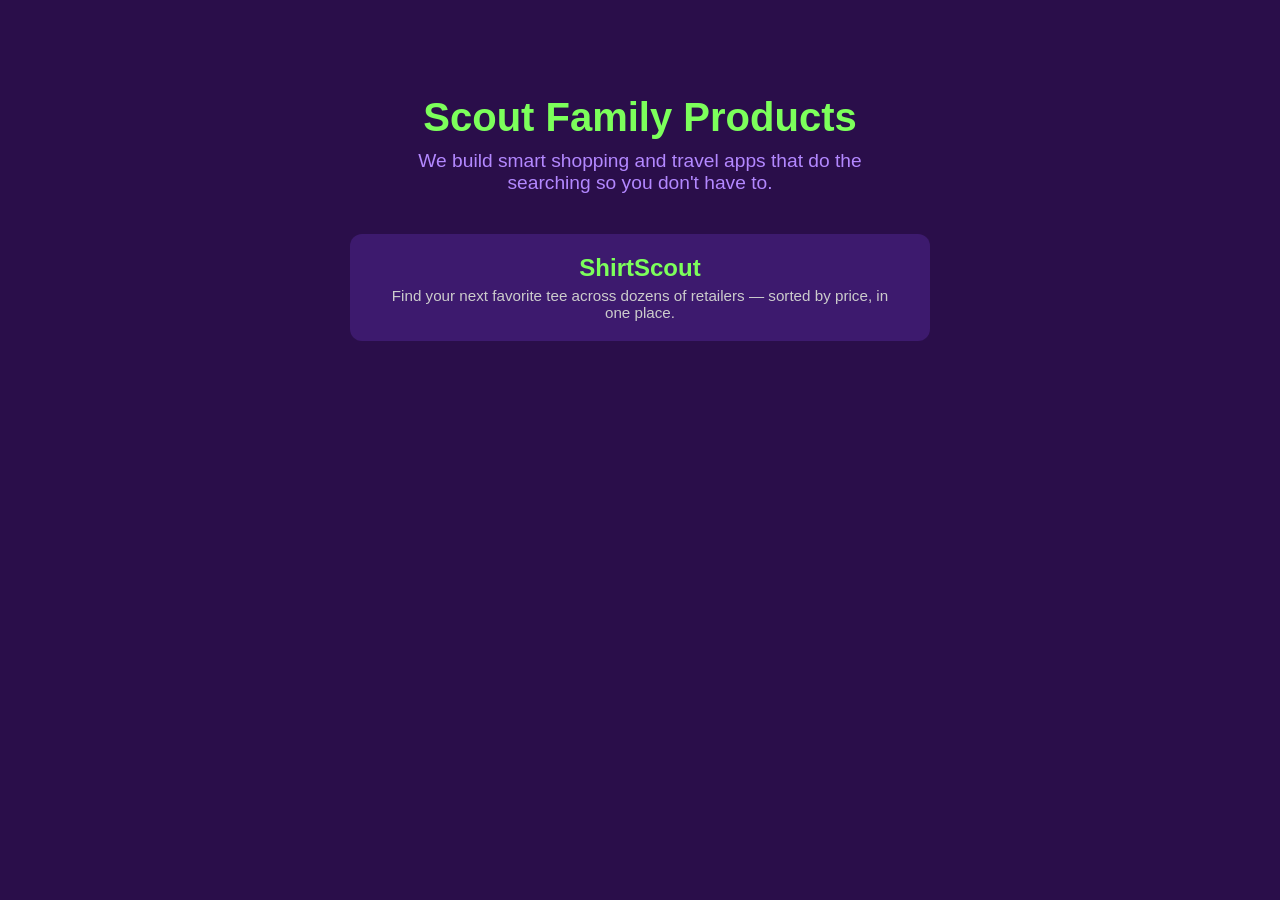
==== index.html @ b8160050 "chore(verify): add Impact site verification meta tag" ====
<!DOCTYPE html>
<html lang="en">
<head>
  <meta charset="UTF-8" />
  <meta name="viewport" content="width=device-width, initial-scale=1.0"/>
  <meta name='impact-site-verification' value='ccf14943-2b26-4e0d-bf77-2a59a4c50542'>
  <title>Scout Family Products</title>
  <style>
    body { background: #2A0E4A; color: #fff; font-family: sans-serif; text-align: center; padding: 60px 20px; }
    h1 { color: #7CFF5B; font-size: 2.5em; margin-bottom: 10px; }
    p { color: #B388FF; font-size: 1.2em; max-width: 500px; margin: 0 auto 30px; }
    .app { background: #3d1a6e; border-radius: 12px; display: inline-block; padding: 20px 40px; margin: 10px; }
    .app h2 { color: #7CFF5B; margin: 0 0 5px; }
    .app p { color: #ccc; font-size: 0.95em; margin: 0; }
  </style>
</head>
<body>
  <h1>Scout Family Products</h1>
  <p>We build smart shopping and travel apps that do the searching so you don't have to.</p>
  <div class="app">
    <h2>ShirtScout</h2>
    <p>Find your next favorite tee across dozens of retailers — sorted by price, in one place.</p>
  </div>
</body>
</html>
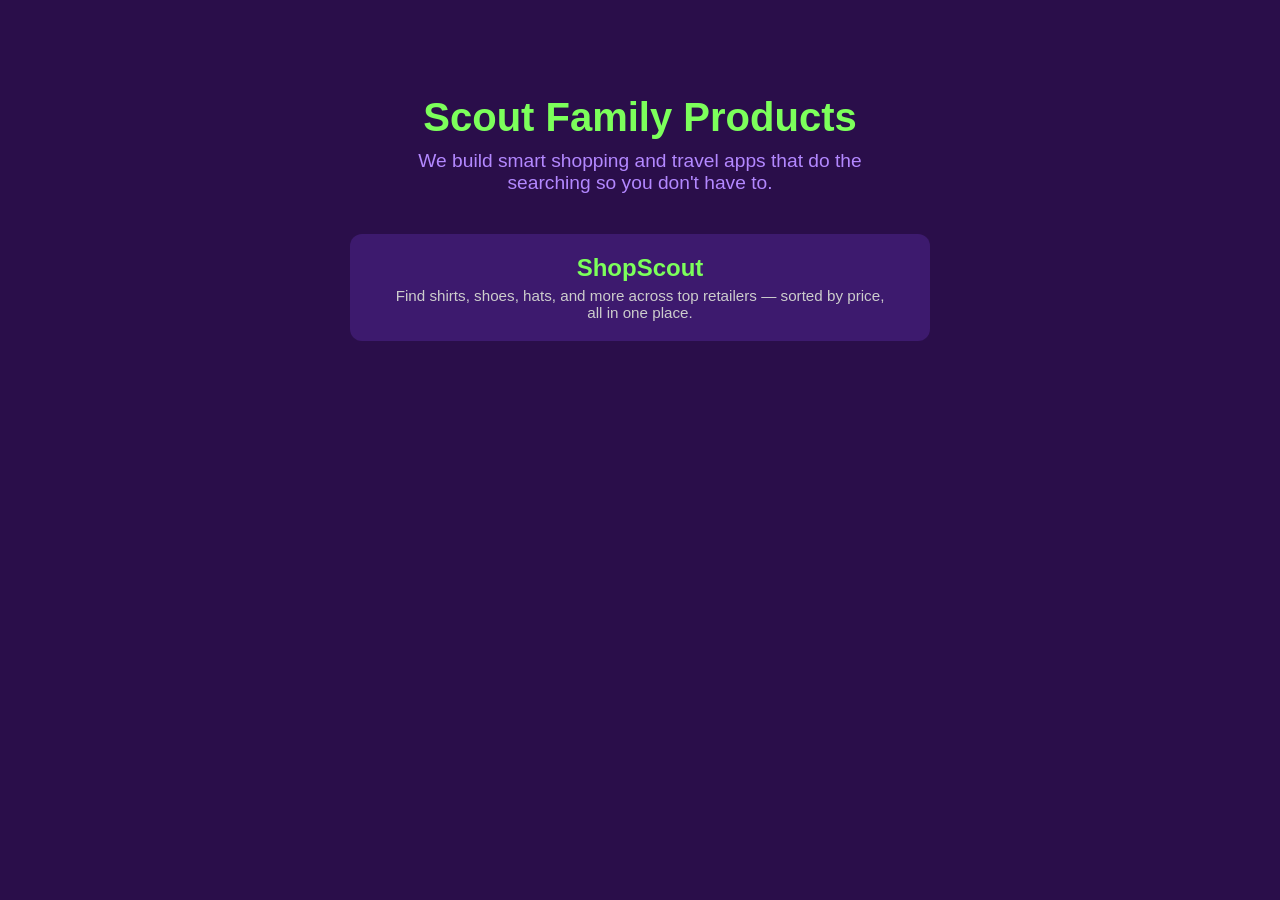
==== commit 90669cb8: "chore: update app name to ShopScout on homepage" ====
--- a/index.html
+++ b/index.html
@@ -18,8 +18,8 @@
   <h1>Scout Family Products</h1>
   <p>We build smart shopping and travel apps that do the searching so you don't have to.</p>
   <div class="app">
-    <h2>ShirtScout</h2>
-    <p>Find your next favorite tee across dozens of retailers — sorted by price, in one place.</p>
+    <h2>ShopScout</h2>
+    <p>Find shirts, shoes, hats, and more across top retailers — sorted by price, all in one place.</p>
   </div>
 </body>
 </html>
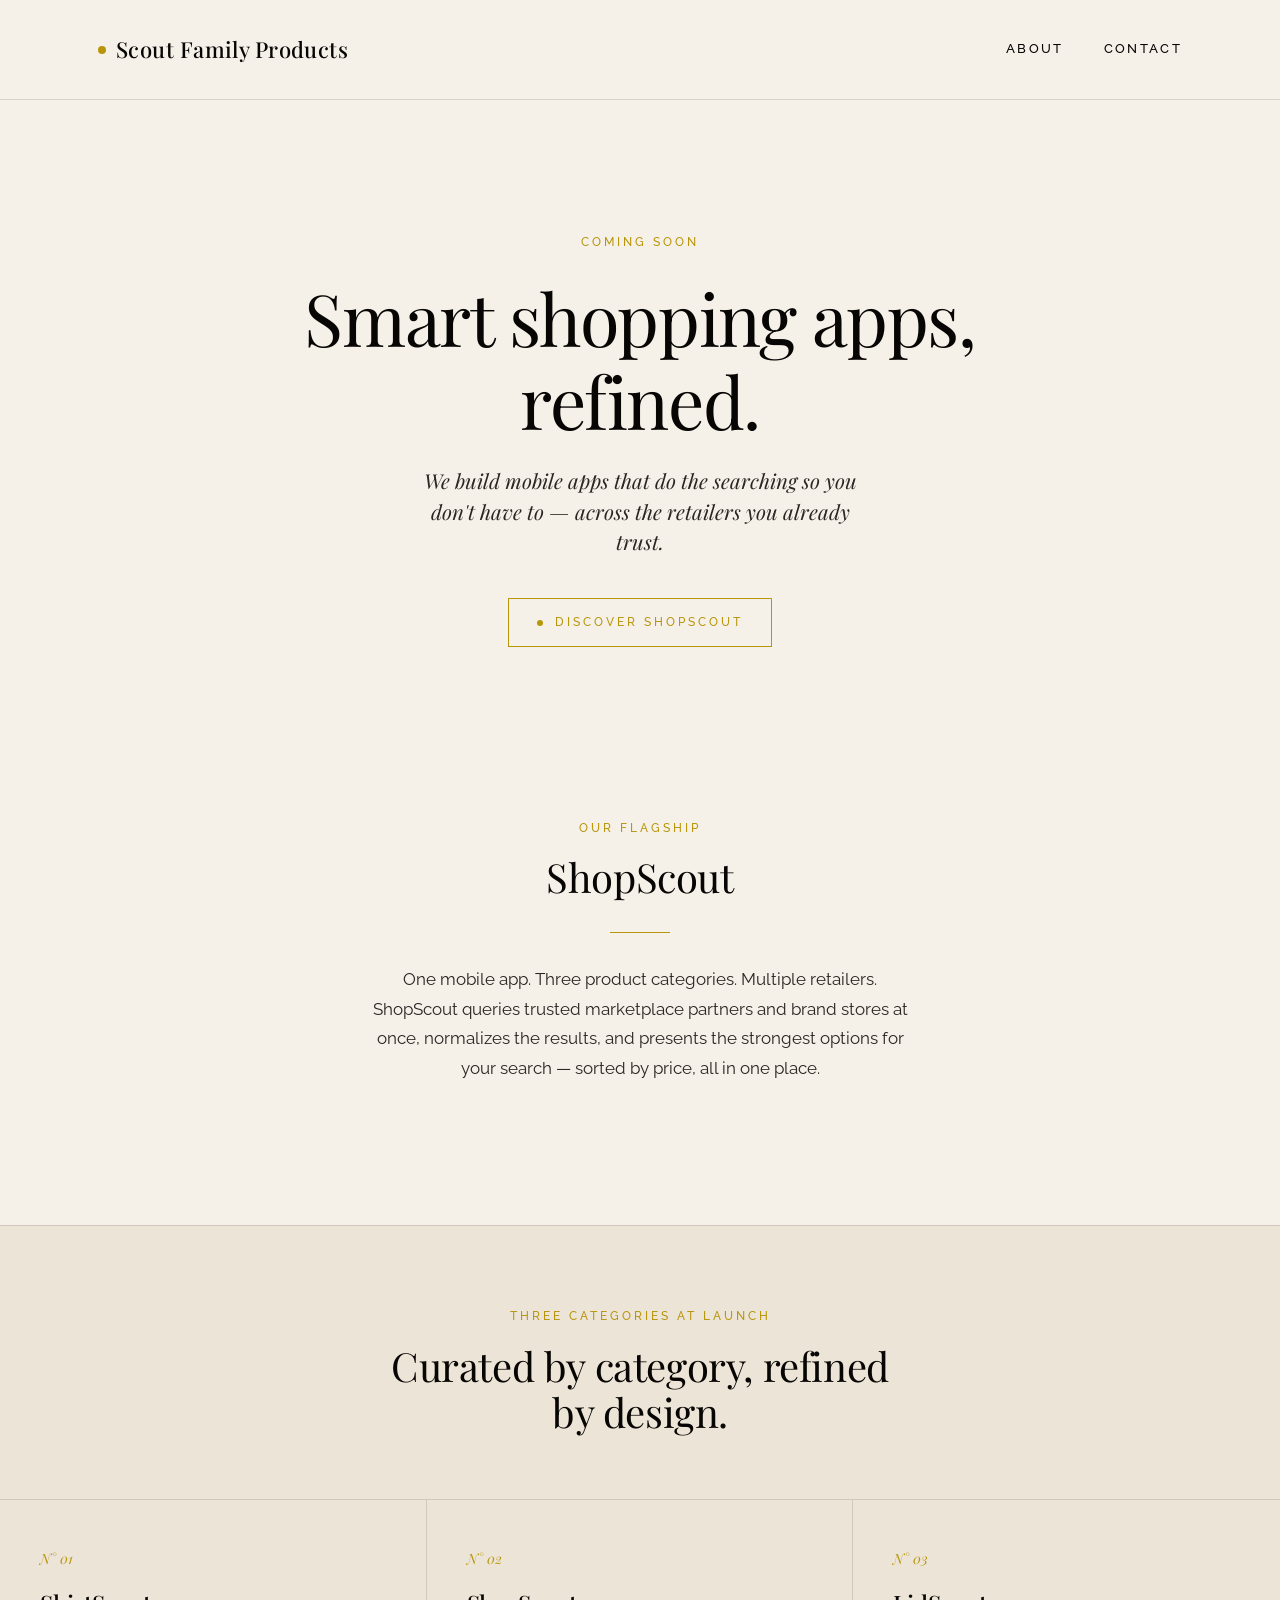
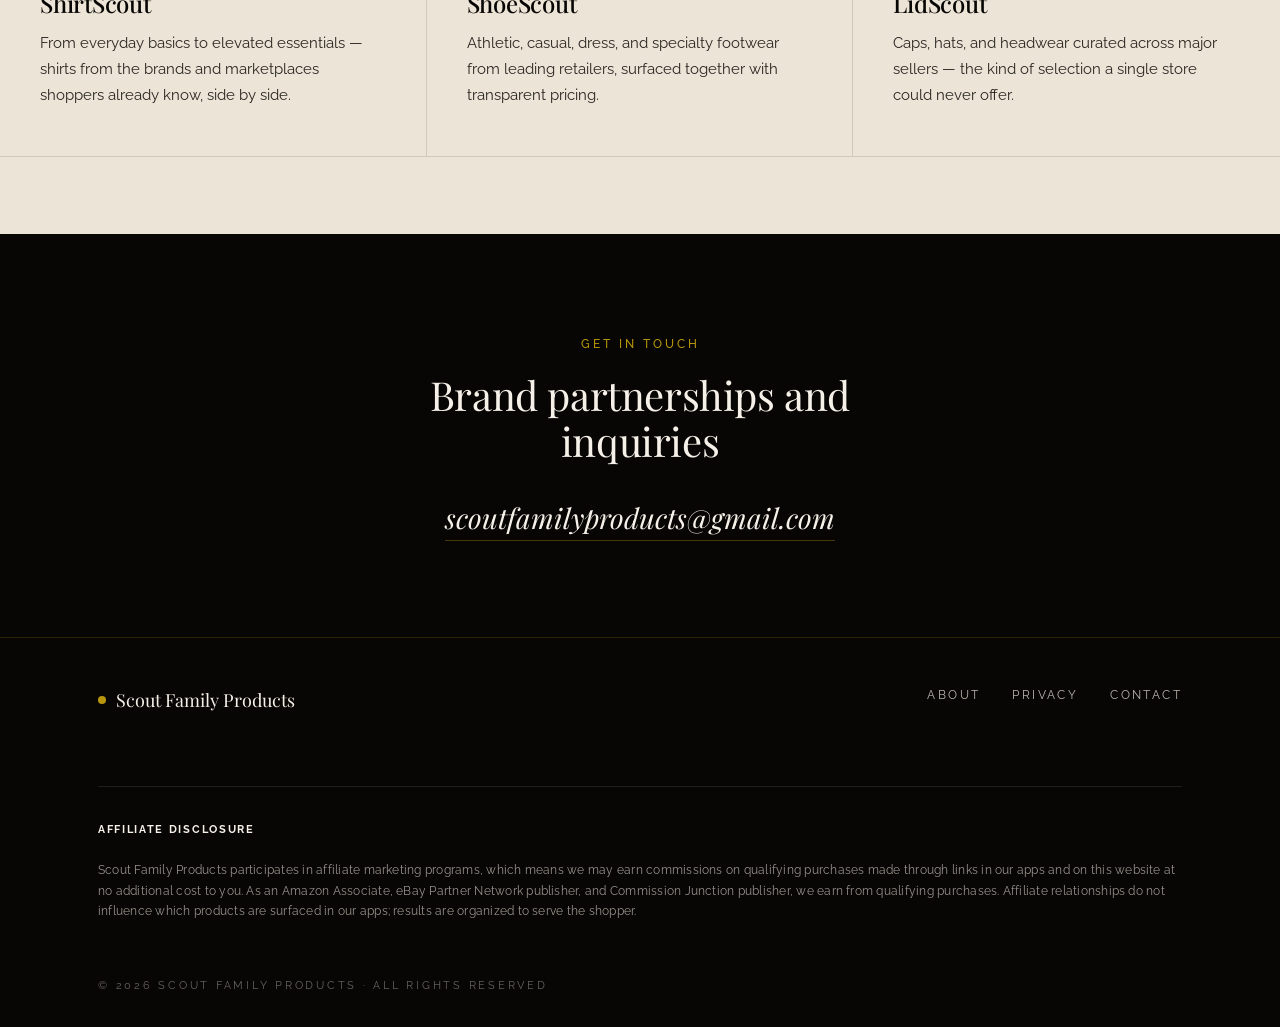
==== commit c6e396c2: "Refresh site with lux design, added About - New homepage with three-module layout (ShirtScout, ShoeS" ====
--- a/index.html
+++ b/index.html
@@ -1,25 +1,105 @@
 <!DOCTYPE html>
 <html lang="en">
 <head>
-  <meta charset="UTF-8" />
-  <meta name="viewport" content="width=device-width, initial-scale=1.0"/>
-  <meta name='impact-site-verification' value='ccf14943-2b26-4e0d-bf77-2a59a4c50542'>
-  <title>Scout Family Products</title>
-  <style>
-    body { background: #2A0E4A; color: #fff; font-family: sans-serif; text-align: center; padding: 60px 20px; }
-    h1 { color: #7CFF5B; font-size: 2.5em; margin-bottom: 10px; }
-    p { color: #B388FF; font-size: 1.2em; max-width: 500px; margin: 0 auto 30px; }
-    .app { background: #3d1a6e; border-radius: 12px; display: inline-block; padding: 20px 40px; margin: 10px; }
-    .app h2 { color: #7CFF5B; margin: 0 0 5px; }
-    .app p { color: #ccc; font-size: 0.95em; margin: 0; }
-  </style>
+  <meta charset="UTF-8">
+  <meta name="viewport" content="width=device-width, initial-scale=1.0">
+  <title>Scout Family Products — Smart Shopping Apps</title>
+  <meta name="description" content="Scout Family Products builds mobile shopping apps that search across top retailers so you don't have to. ShopScout launching soon on Google Play.">
+
+  <link rel="stylesheet" href="styles.css">
+  <link rel="icon" type="image/svg+xml" href="data:image/svg+xml,%3Csvg xmlns='http://www.w3.org/2000/svg' viewBox='0 0 32 32'%3E%3Ccircle cx='16' cy='16' r='6' fill='%23B8960C'/%3E%3C/svg%3E">
 </head>
 <body>
-  <h1>Scout Family Products</h1>
-  <p>We build smart shopping and travel apps that do the searching so you don't have to.</p>
-  <div class="app">
-    <h2>ShopScout</h2>
-    <p>Find shirts, shoes, hats, and more across top retailers — sorted by price, all in one place.</p>
-  </div>
+
+  <header class="site-header">
+    <div class="container">
+      <a href="/" class="brand">
+        <span class="brand-mark"></span>Scout Family Products
+      </a>
+      <nav class="nav">
+        <a href="/about.html">About</a>
+        <a href="#contact">Contact</a>
+      </nav>
+    </div>
+  </header>
+
+  <main>
+
+    <section class="hero">
+      <div class="container">
+        <span class="eyebrow">Coming soon</span>
+        <h1>Smart shopping apps, refined.</h1>
+        <p class="lede">We build mobile apps that do the searching so you don't have to — across the retailers you already trust.</p>
+        <a href="#shopscout" class="coming-soon">Discover ShopScout</a>
+      </div>
+    </section>
+
+    <section id="shopscout">
+      <div class="container">
+        <div class="section-intro">
+          <span class="eyebrow">Our flagship</span>
+          <h2>ShopScout</h2>
+          <hr class="divider">
+          <p>One mobile app. Three product categories. Multiple retailers. ShopScout queries trusted marketplace partners and brand stores at once, normalizes the results, and presents the strongest options for your search — sorted by price, all in one place.</p>
+        </div>
+      </div>
+    </section>
+
+    <section class="modules">
+      <div class="container">
+        <div class="section-intro">
+          <span class="eyebrow">Three categories at launch</span>
+          <h2>Curated by category, refined by design.</h2>
+        </div>
+      </div>
+      <div class="modules-grid">
+        <div class="module">
+          <div class="module-number">N° 01</div>
+          <h3>ShirtScout</h3>
+          <p>From everyday basics to elevated essentials — shirts from the brands and marketplaces shoppers already know, side by side.</p>
+        </div>
+        <div class="module">
+          <div class="module-number">N° 02</div>
+          <h3>ShoeScout</h3>
+          <p>Athletic, casual, dress, and specialty footwear from leading retailers, surfaced together with transparent pricing.</p>
+        </div>
+        <div class="module">
+          <div class="module-number">N° 03</div>
+          <h3>LidScout</h3>
+          <p>Caps, hats, and headwear curated across major sellers — the kind of selection a single store could never offer.</p>
+        </div>
+      </div>
+    </section>
+
+    <section id="contact" class="contact">
+      <div class="container">
+        <span class="eyebrow">Get in touch</span>
+        <h2>Brand partnerships and inquiries</h2>
+        <a href="mailto:scoutfamilyproducts@gmail.com" class="email">scoutfamilyproducts@gmail.com</a>
+      </div>
+    </section>
+
+  </main>
+
+  <footer class="site-footer">
+    <div class="container">
+      <div class="footer-brand">
+        <span class="brand-mark"></span>Scout Family Products
+      </div>
+      <nav class="footer-nav">
+        <a href="/about.html">About</a>
+        <a href="/privacy.html">Privacy</a>
+        <a href="mailto:scoutfamilyproducts@gmail.com">Contact</a>
+      </nav>
+      <div class="disclosure">
+        <strong style="color: var(--cream); letter-spacing: 0.15em; text-transform: uppercase; font-size: 0.7rem;">Affiliate Disclosure</strong><br><br>
+        Scout Family Products participates in affiliate marketing programs, which means we may earn commissions on qualifying purchases made through links in our apps and on this website at no additional cost to you. As an Amazon Associate, eBay Partner Network publisher, and Commission Junction publisher, we earn from qualifying purchases. Affiliate relationships do not influence which products are surfaced in our apps; results are organized to serve the shopper.
+      </div>
+      <div class="copyright">
+        © 2026 Scout Family Products · All rights reserved
+      </div>
+    </div>
+  </footer>
+
 </body>
 </html>
--- a/styles.css
+++ b/styles.css
@@ -0,0 +1,506 @@
+/* ============================================
+   Scout Family Products
+   Luxury aesthetic — Bugatti/Gucci/Cartier
+   ============================================ */
+
+@import url('https://fonts.googleapis.com/css2?family=Playfair+Display:ital,wght@0,400;0,500;0,600;1,400&family=Raleway:wght@300;400;500;600&display=swap');
+
+:root {
+  --gold: #B8960C;
+  --gold-soft: #C9AA3A;
+  --black: #080604;
+  --black-soft: #2A2622;
+  --cream: #F5F0E8;
+  --cream-deep: #ECE4D6;
+  --hairline: rgba(8, 6, 4, 0.12);
+  --hairline-gold: rgba(184, 150, 12, 0.35);
+
+  --display: 'Playfair Display', Georgia, serif;
+  --body: 'Raleway', -apple-system, BlinkMacSystemFont, sans-serif;
+
+  --max-width: 1180px;
+  --gutter: clamp(1.5rem, 4vw, 3rem);
+}
+
+* {
+  box-sizing: border-box;
+  margin: 0;
+  padding: 0;
+}
+
+html {
+  scroll-behavior: smooth;
+}
+
+body {
+  font-family: var(--body);
+  background: var(--cream);
+  color: var(--black);
+  font-weight: 400;
+  line-height: 1.6;
+  -webkit-font-smoothing: antialiased;
+  -moz-osx-font-smoothing: grayscale;
+}
+
+/* ============================================
+   Typography
+   ============================================ */
+
+h1, h2, h3, h4 {
+  font-family: var(--display);
+  font-weight: 500;
+  line-height: 1.15;
+  letter-spacing: -0.01em;
+  color: var(--black);
+}
+
+h1 {
+  font-size: clamp(2.5rem, 6vw, 4.5rem);
+  font-weight: 400;
+  letter-spacing: -0.02em;
+}
+
+h2 {
+  font-size: clamp(1.75rem, 3.5vw, 2.5rem);
+  font-weight: 400;
+}
+
+h3 {
+  font-size: clamp(1.25rem, 2vw, 1.5rem);
+  font-weight: 500;
+}
+
+p {
+  font-size: 1.0625rem;
+  line-height: 1.75;
+  color: var(--black-soft);
+}
+
+.eyebrow {
+  font-family: var(--body);
+  font-size: 0.75rem;
+  font-weight: 500;
+  letter-spacing: 0.25em;
+  text-transform: uppercase;
+  color: var(--gold);
+  display: inline-block;
+}
+
+a {
+  color: var(--black);
+  text-decoration: none;
+  transition: color 0.3s ease;
+}
+
+a:hover {
+  color: var(--gold);
+}
+
+/* ============================================
+   Layout
+   ============================================ */
+
+.container {
+  max-width: var(--max-width);
+  margin: 0 auto;
+  padding: 0 var(--gutter);
+}
+
+.divider {
+  display: block;
+  width: 60px;
+  height: 1px;
+  background: var(--gold);
+  border: none;
+  margin: 2rem auto;
+}
+
+.divider-left {
+  margin: 2rem 0;
+}
+
+/* ============================================
+   Header
+   ============================================ */
+
+.site-header {
+  padding: 2rem 0;
+  border-bottom: 1px solid var(--hairline);
+}
+
+.site-header .container {
+  display: flex;
+  justify-content: space-between;
+  align-items: center;
+  gap: 2rem;
+  flex-wrap: wrap;
+}
+
+.brand {
+  font-family: var(--display);
+  font-size: 1.375rem;
+  font-weight: 500;
+  letter-spacing: 0.02em;
+  color: var(--black);
+}
+
+.brand:hover {
+  color: var(--black);
+}
+
+.brand-mark {
+  display: inline-block;
+  width: 8px;
+  height: 8px;
+  background: var(--gold);
+  border-radius: 50%;
+  margin-right: 0.625rem;
+  vertical-align: middle;
+  transform: translateY(-2px);
+}
+
+.nav {
+  display: flex;
+  gap: 2.5rem;
+  font-size: 0.8125rem;
+  letter-spacing: 0.18em;
+  text-transform: uppercase;
+  font-weight: 500;
+}
+
+/* ============================================
+   Hero
+   ============================================ */
+
+.hero {
+  padding: clamp(4rem, 10vw, 8rem) 0 clamp(3rem, 7vw, 6rem);
+  text-align: center;
+  position: relative;
+}
+
+.hero .eyebrow {
+  margin-bottom: 1.5rem;
+}
+
+.hero h1 {
+  max-width: 18ch;
+  margin: 0 auto 1.5rem;
+}
+
+.hero .lede {
+  font-family: var(--display);
+  font-style: italic;
+  font-size: clamp(1.125rem, 1.6vw, 1.375rem);
+  color: var(--black-soft);
+  max-width: 38ch;
+  margin: 0 auto 2.5rem;
+  line-height: 1.5;
+}
+
+.coming-soon {
+  display: inline-flex;
+  align-items: center;
+  gap: 0.75rem;
+  padding: 0.875rem 1.75rem;
+  border: 1px solid var(--gold);
+  font-size: 0.75rem;
+  letter-spacing: 0.25em;
+  text-transform: uppercase;
+  font-weight: 500;
+  color: var(--gold);
+  background: transparent;
+  transition: all 0.3s ease;
+}
+
+.coming-soon::before {
+  content: '';
+  width: 6px;
+  height: 6px;
+  background: var(--gold);
+  border-radius: 50%;
+}
+
+/* ============================================
+   Sections
+   ============================================ */
+
+section {
+  padding: clamp(3rem, 6vw, 5rem) 0;
+}
+
+.section-intro {
+  text-align: center;
+  margin-bottom: 4rem;
+}
+
+.section-intro .eyebrow {
+  margin-bottom: 1rem;
+}
+
+.section-intro h2 {
+  max-width: 22ch;
+  margin: 0 auto 1.25rem;
+}
+
+.section-intro p {
+  max-width: 56ch;
+  margin: 0 auto;
+}
+
+/* ============================================
+   Modules grid
+   ============================================ */
+
+.modules {
+  border-top: 1px solid var(--hairline);
+  background: var(--cream-deep);
+}
+
+.modules-grid {
+  display: grid;
+  grid-template-columns: repeat(auto-fit, minmax(260px, 1fr));
+  gap: 0;
+  border-top: 1px solid var(--hairline);
+  border-bottom: 1px solid var(--hairline);
+}
+
+.module {
+  padding: 3rem 2.5rem;
+  border-right: 1px solid var(--hairline);
+  position: relative;
+}
+
+.module:last-child {
+  border-right: none;
+}
+
+.module-number {
+  font-family: var(--display);
+  font-style: italic;
+  font-size: 0.875rem;
+  color: var(--gold);
+  margin-bottom: 1.25rem;
+}
+
+.module h3 {
+  margin-bottom: 0.75rem;
+}
+
+.module p {
+  font-size: 0.9375rem;
+  color: var(--black-soft);
+}
+
+@media (max-width: 768px) {
+  .module {
+    border-right: none;
+    border-bottom: 1px solid var(--hairline);
+  }
+  .module:last-child {
+    border-bottom: none;
+  }
+}
+
+/* ============================================
+   Prose page (about, privacy)
+   ============================================ */
+
+.prose {
+  max-width: 680px;
+  margin: 0 auto;
+  padding: clamp(3rem, 6vw, 5rem) var(--gutter);
+}
+
+.prose .page-eyebrow {
+  text-align: center;
+  margin-bottom: 1rem;
+}
+
+.prose h1 {
+  text-align: center;
+  font-size: clamp(2rem, 4.5vw, 3rem);
+  margin-bottom: 3rem;
+}
+
+.prose h2 {
+  font-size: 1.375rem;
+  font-weight: 500;
+  margin-top: 3rem;
+  margin-bottom: 1rem;
+  padding-bottom: 0.5rem;
+  border-bottom: 1px solid var(--hairline-gold);
+}
+
+.prose h2:first-of-type {
+  margin-top: 0;
+}
+
+.prose p {
+  margin-bottom: 1.25rem;
+}
+
+.prose ul {
+  list-style: none;
+  margin-bottom: 1.5rem;
+  padding-left: 0;
+}
+
+.prose ul li {
+  position: relative;
+  padding-left: 1.5rem;
+  margin-bottom: 0.625rem;
+  color: var(--black-soft);
+  line-height: 1.7;
+}
+
+.prose ul li::before {
+  content: '';
+  position: absolute;
+  left: 0;
+  top: 0.7em;
+  width: 6px;
+  height: 1px;
+  background: var(--gold);
+}
+
+.prose strong {
+  color: var(--black);
+  font-weight: 600;
+}
+
+.last-updated {
+  text-align: center;
+  font-size: 0.8125rem;
+  letter-spacing: 0.18em;
+  text-transform: uppercase;
+  color: var(--black-soft);
+  margin-top: 4rem;
+  padding-top: 2rem;
+  border-top: 1px solid var(--hairline);
+}
+
+/* ============================================
+   Contact / CTA section
+   ============================================ */
+
+.contact {
+  background: var(--black);
+  color: var(--cream);
+  text-align: center;
+  padding: clamp(4rem, 8vw, 6rem) 0;
+}
+
+.contact .eyebrow {
+  color: var(--gold);
+}
+
+.contact h2 {
+  color: var(--cream);
+  margin: 1rem auto 2rem;
+  max-width: 24ch;
+}
+
+.contact a.email {
+  font-family: var(--display);
+  font-size: clamp(1.25rem, 2.5vw, 1.75rem);
+  font-style: italic;
+  color: var(--cream);
+  border-bottom: 1px solid var(--hairline-gold);
+  padding-bottom: 4px;
+  transition: all 0.3s ease;
+}
+
+.contact a.email:hover {
+  color: var(--gold);
+  border-bottom-color: var(--gold);
+}
+
+/* ============================================
+   Footer
+   ============================================ */
+
+.site-footer {
+  background: var(--black);
+  color: var(--cream);
+  padding: 3rem 0 2rem;
+  border-top: 1px solid rgba(184, 150, 12, 0.2);
+}
+
+.site-footer .container {
+  display: flex;
+  justify-content: space-between;
+  align-items: flex-start;
+  gap: 2rem;
+  flex-wrap: wrap;
+}
+
+.footer-brand {
+  font-family: var(--display);
+  color: var(--cream);
+  font-size: 1.125rem;
+}
+
+.footer-nav {
+  display: flex;
+  gap: 2rem;
+  font-size: 0.75rem;
+  letter-spacing: 0.2em;
+  text-transform: uppercase;
+}
+
+.footer-nav a {
+  color: var(--cream);
+  opacity: 0.75;
+}
+
+.footer-nav a:hover {
+  color: var(--gold);
+  opacity: 1;
+}
+
+.disclosure {
+  width: 100%;
+  margin-top: 2.5rem;
+  padding-top: 2rem;
+  border-top: 1px solid rgba(245, 240, 232, 0.1);
+  font-size: 0.75rem;
+  line-height: 1.7;
+  color: rgba(245, 240, 232, 0.6);
+  letter-spacing: 0.02em;
+}
+
+.copyright {
+  text-align: center;
+  font-size: 0.6875rem;
+  letter-spacing: 0.25em;
+  text-transform: uppercase;
+  color: rgba(245, 240, 232, 0.4);
+  margin-top: 1.5rem;
+}
+
+/* ============================================
+   Subtle entrance
+   ============================================ */
+
+@keyframes fadeUp {
+  from {
+    opacity: 0;
+    transform: translateY(12px);
+  }
+  to {
+    opacity: 1;
+    transform: translateY(0);
+  }
+}
+
+.hero .eyebrow { animation: fadeUp 0.8s ease-out 0.1s both; }
+.hero h1 { animation: fadeUp 0.8s ease-out 0.25s both; }
+.hero .lede { animation: fadeUp 0.8s ease-out 0.4s both; }
+.hero .coming-soon { animation: fadeUp 0.8s ease-out 0.55s both; }
+
+@media (prefers-reduced-motion: reduce) {
+  *, *::before, *::after {
+    animation-duration: 0.01ms !important;
+    transition-duration: 0.01ms !important;
+  }
+}
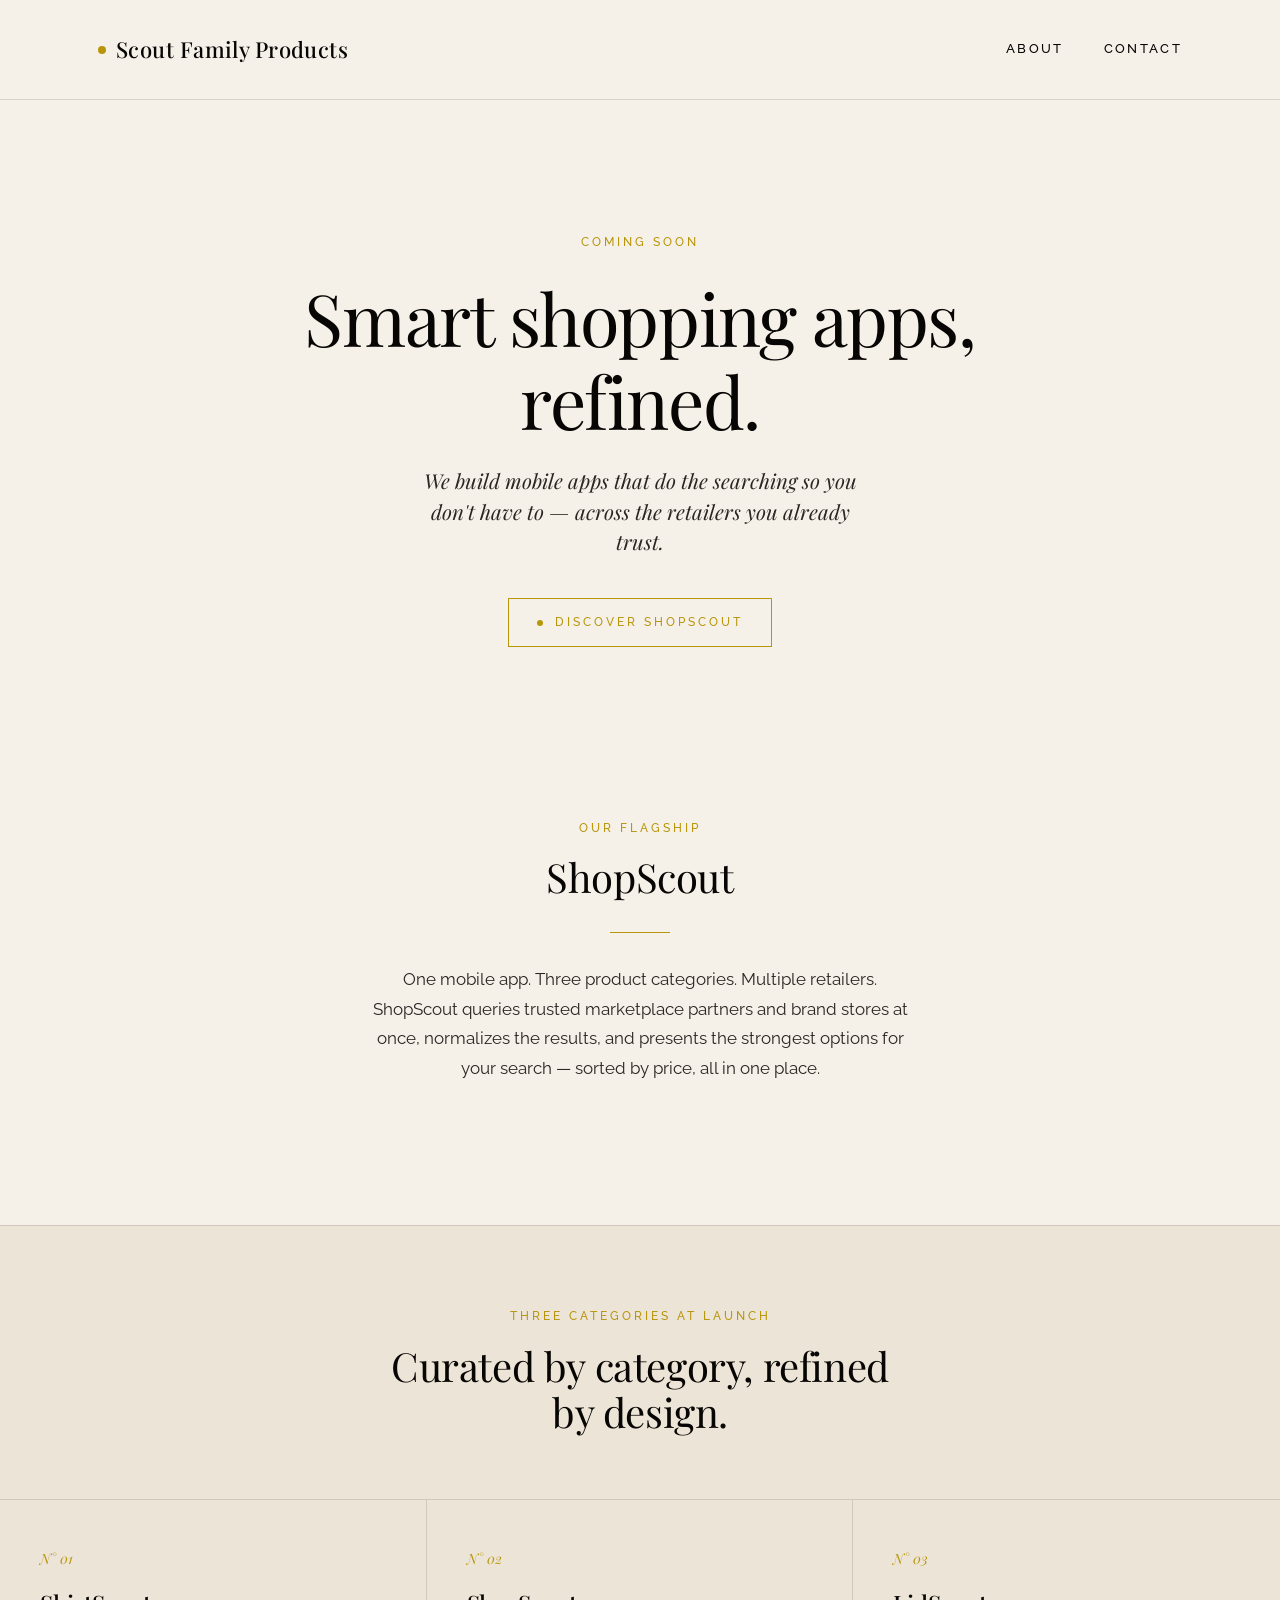
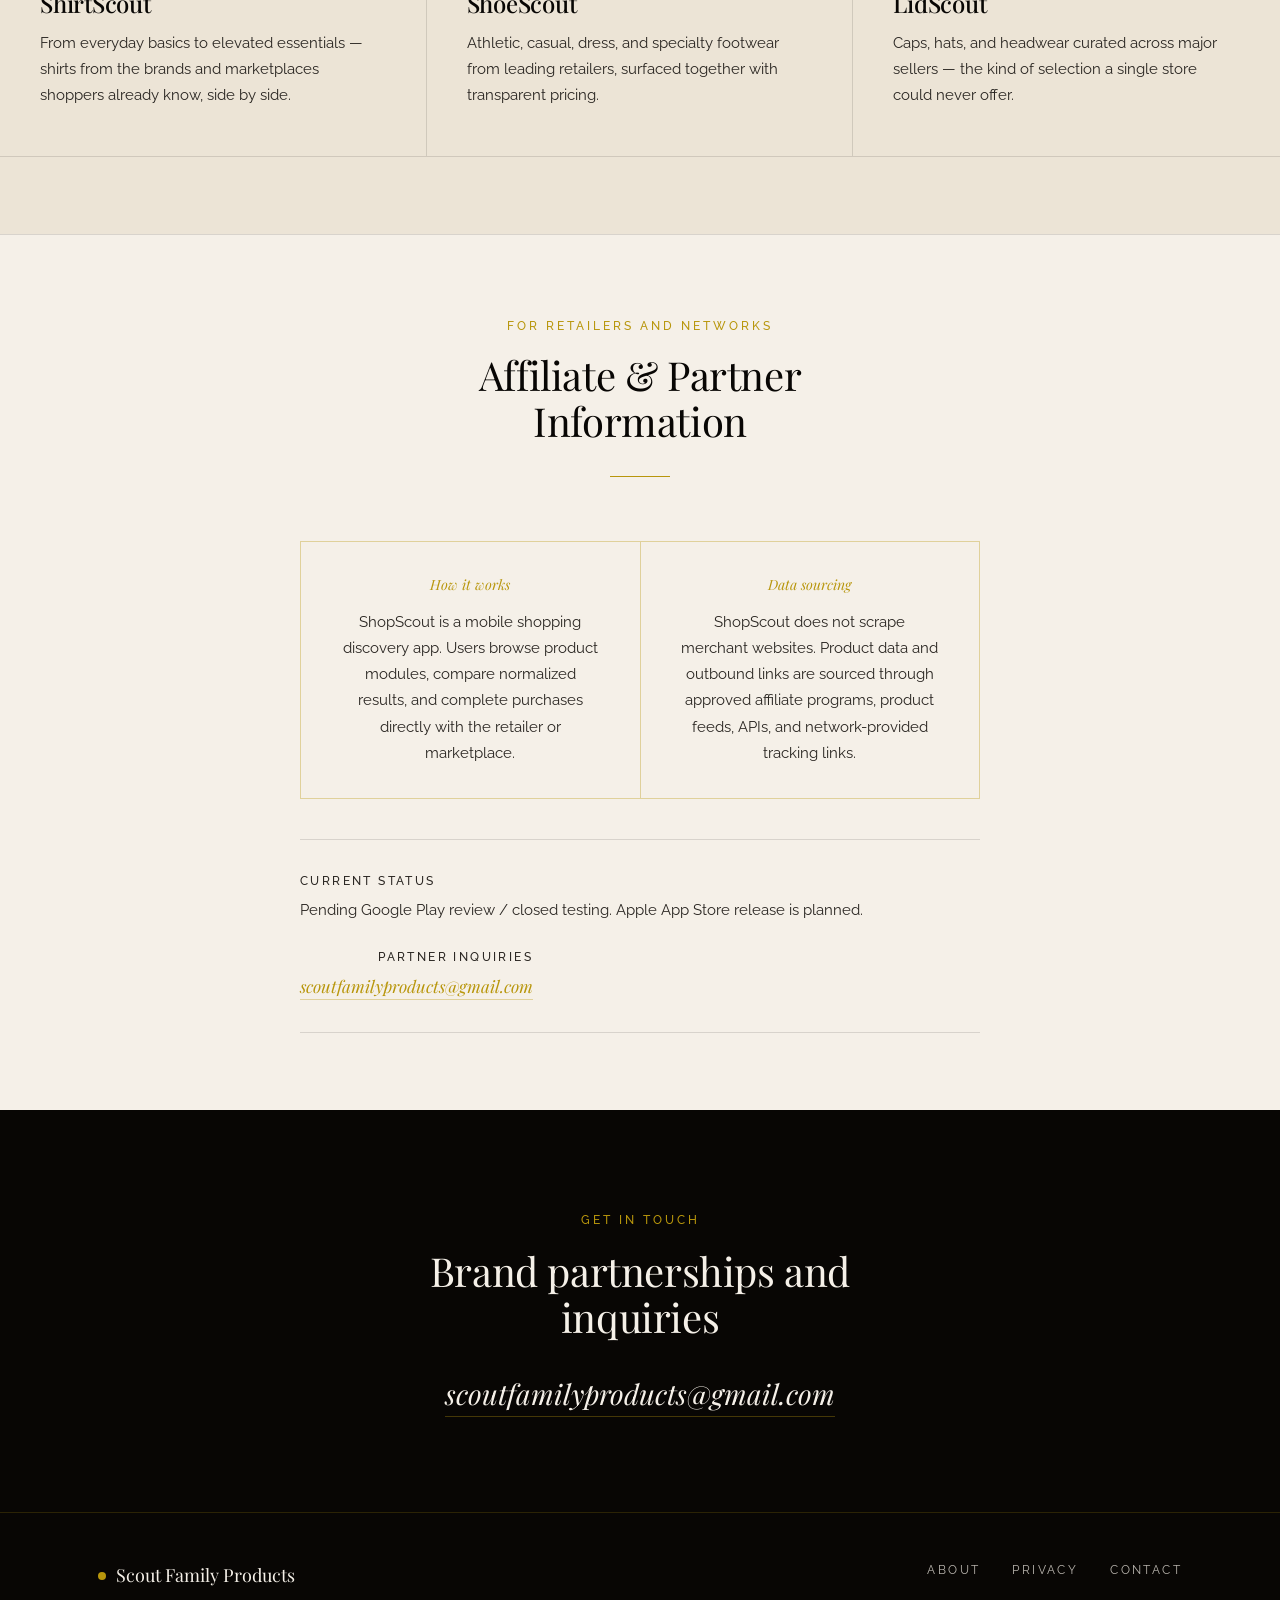
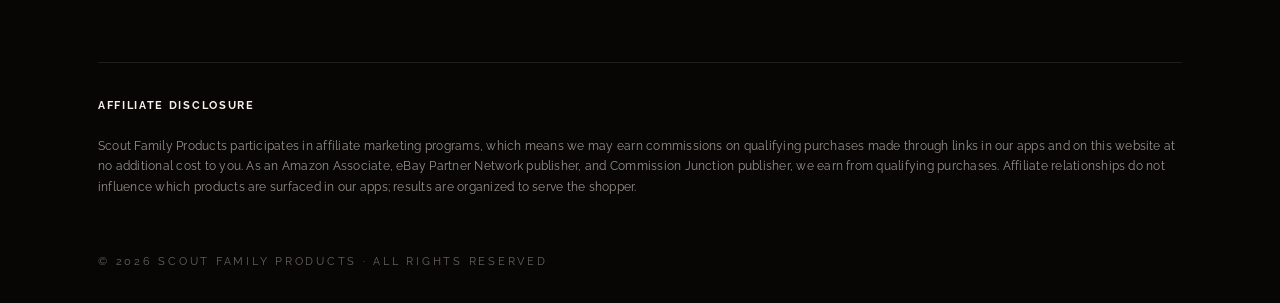
==== commit 8e4c9dcf: "Add affiliate and partner information section" ====
--- a/index.html
+++ b/index.html
@@ -71,6 +71,39 @@
       </div>
     </section>
 
+    <section id="affiliate-info" style="border-top: 1px solid var(--hairline);">
+      <div class="container">
+        <div class="section-intro">
+          <span class="eyebrow">For retailers and networks</span>
+          <h2>Affiliate &amp; Partner Information</h2>
+          <hr class="divider">
+        </div>
+        <div style="max-width: 680px; margin: 0 auto;">
+          <div style="display: grid; grid-template-columns: 1fr 1px 1fr; gap: 0; border: 1px solid var(--hairline-gold); margin-bottom: 2.5rem;">
+            <div style="padding: 2rem 2.5rem; text-align: center;">
+              <div style="font-family: var(--display); font-style: italic; font-size: 0.875rem; color: var(--gold); margin-bottom: 0.75rem;">How it works</div>
+              <p style="font-size: 0.9375rem; color: var(--black-soft);">ShopScout is a mobile shopping discovery app. Users browse product modules, compare normalized results, and complete purchases directly with the retailer or marketplace.</p>
+            </div>
+            <div style="background: var(--hairline-gold);"></div>
+            <div style="padding: 2rem 2.5rem; text-align: center;">
+              <div style="font-family: var(--display); font-style: italic; font-size: 0.875rem; color: var(--gold); margin-bottom: 0.75rem;">Data sourcing</div>
+              <p style="font-size: 0.9375rem; color: var(--black-soft);">ShopScout does not scrape merchant websites. Product data and outbound links are sourced through approved affiliate programs, product feeds, APIs, and network-provided tracking links.</p>
+            </div>
+          </div>
+          <div style="border-top: 1px solid var(--hairline); border-bottom: 1px solid var(--hairline); padding: 2rem 0; display: flex; justify-content: space-between; align-items: center; flex-wrap: wrap; gap: 1.5rem;">
+            <div>
+              <div style="font-size: 0.75rem; letter-spacing: 0.2em; text-transform: uppercase; font-weight: 500; color: var(--black-soft); margin-bottom: 0.375rem;">Current status</div>
+              <p style="font-size: 0.9375rem; color: var(--black-soft); margin: 0;">Pending Google Play review / closed testing. Apple App Store release is planned.</p>
+            </div>
+            <div style="text-align: right;">
+              <div style="font-size: 0.75rem; letter-spacing: 0.2em; text-transform: uppercase; font-weight: 500; color: var(--black-soft); margin-bottom: 0.375rem;">Partner inquiries</div>
+              <a href="mailto:scoutfamilyproducts@gmail.com" style="font-family: var(--display); font-style: italic; font-size: 1.0625rem; color: var(--gold); border-bottom: 1px solid var(--hairline-gold); padding-bottom: 2px;">scoutfamilyproducts@gmail.com</a>
+            </div>
+          </div>
+        </div>
+      </div>
+    </section>
+
     <section id="contact" class="contact">
       <div class="container">
         <span class="eyebrow">Get in touch</span>
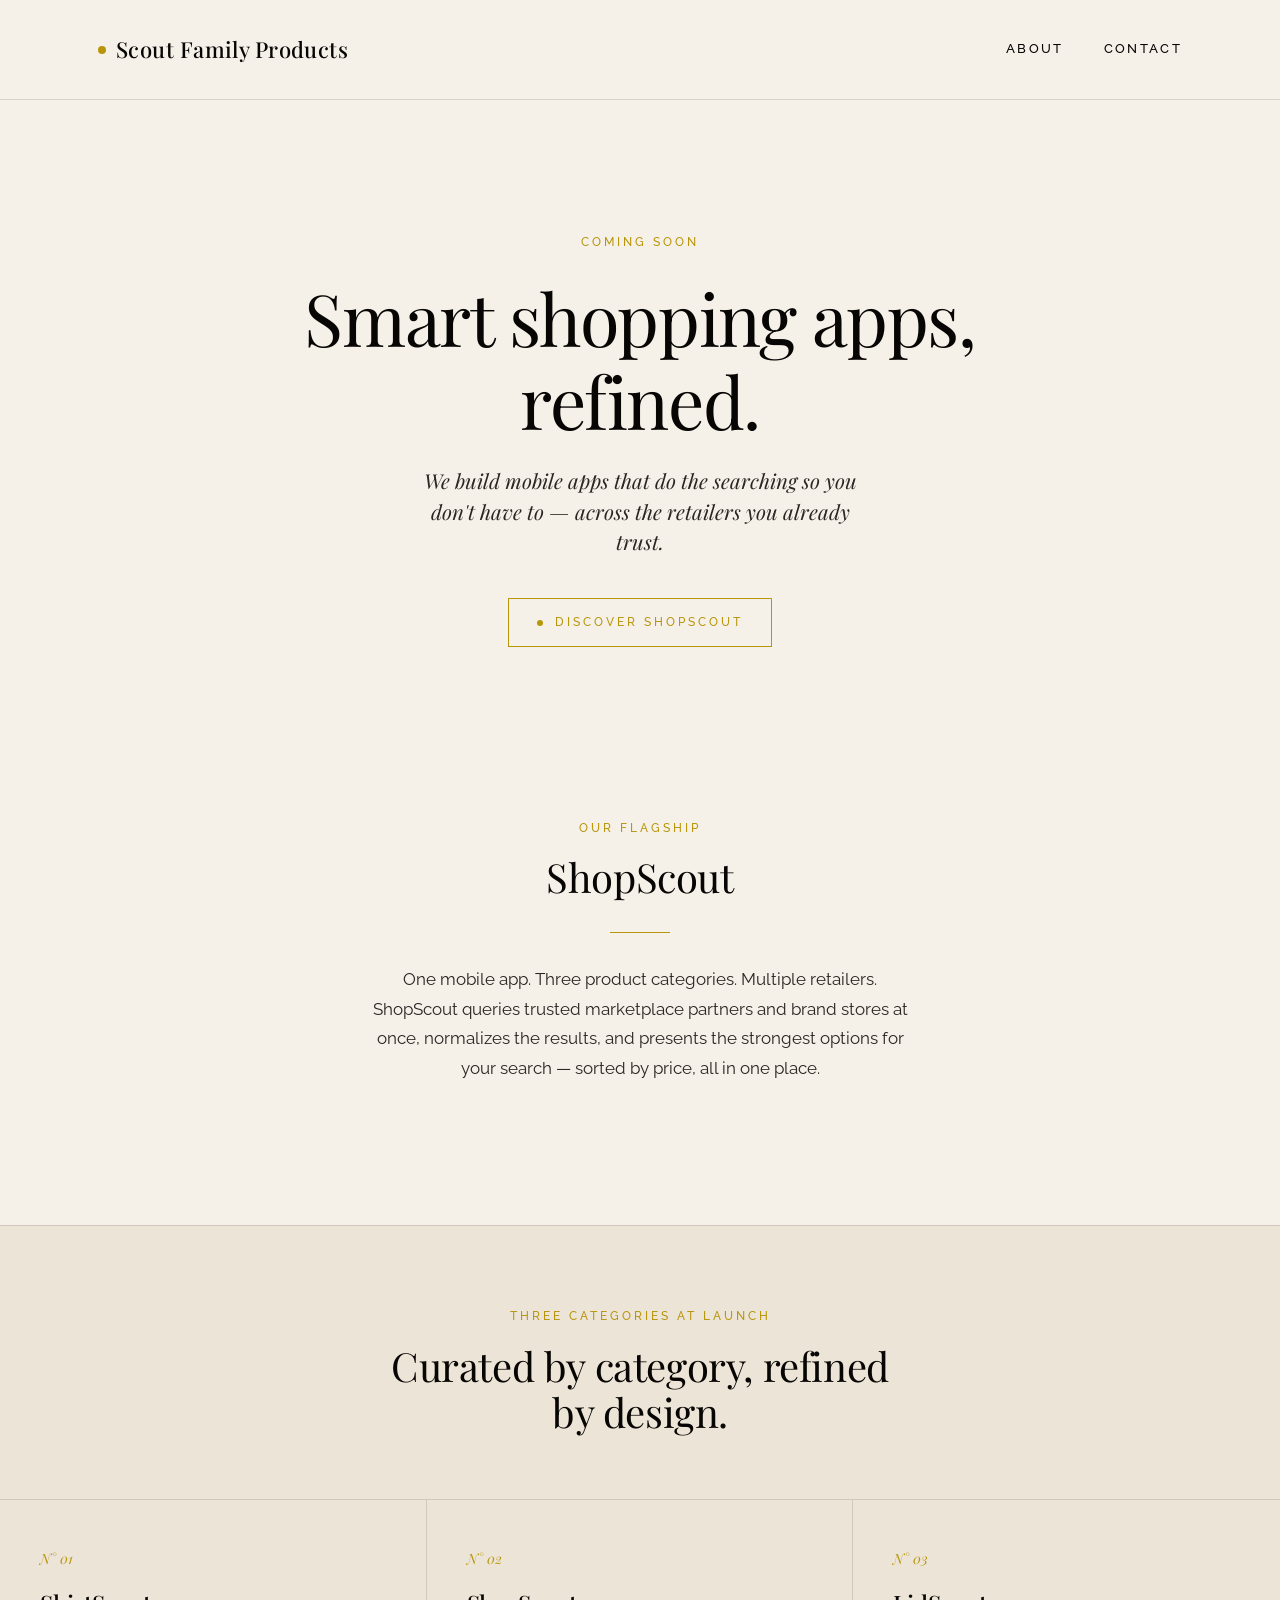
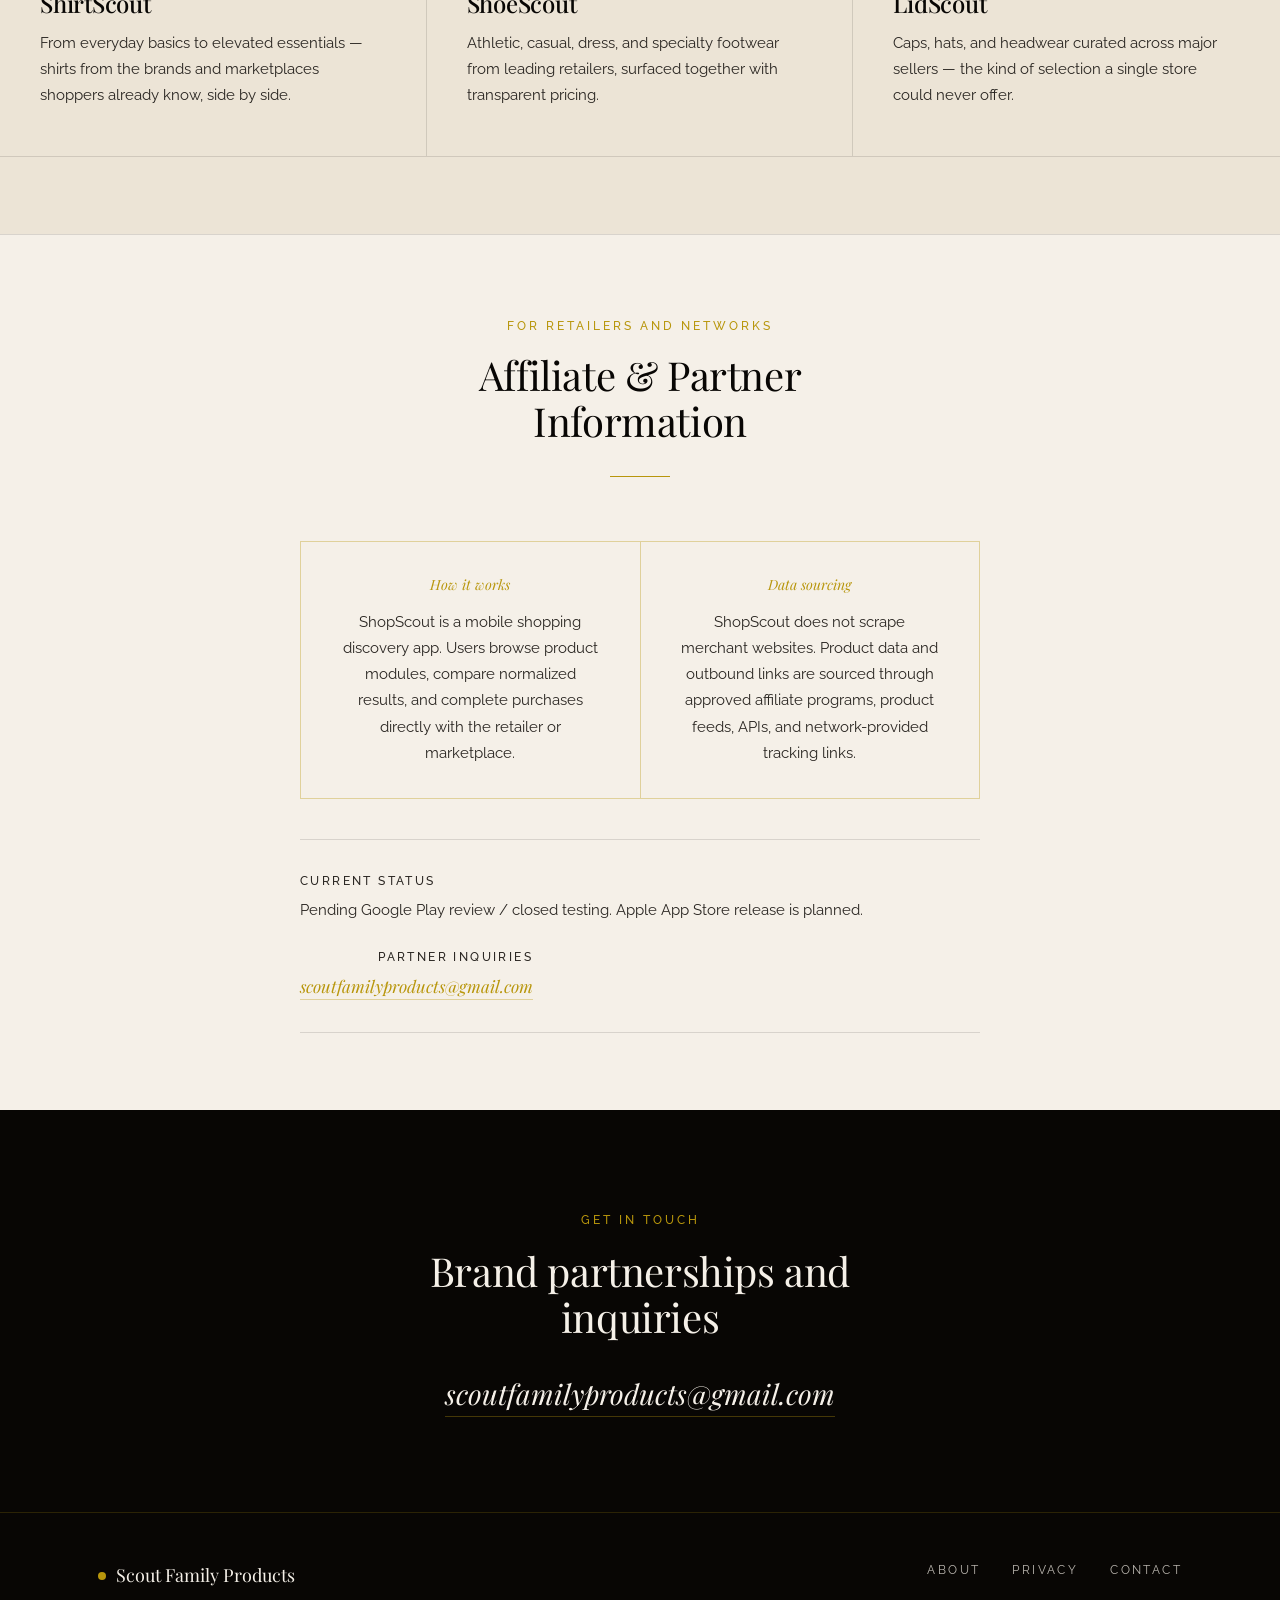
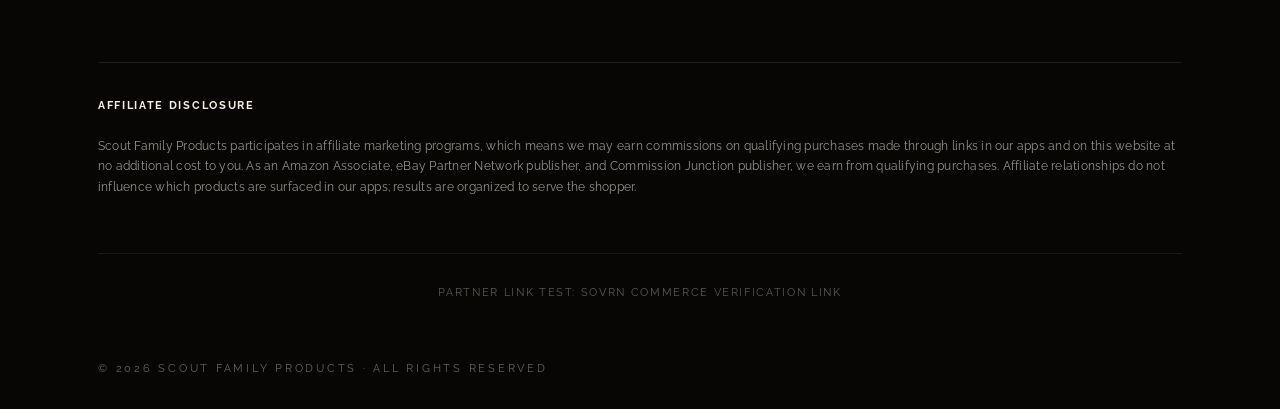
==== commit 626ca1a9: "Add partner link for Sovrn Commerce verification Added a sponsored link for Sovrn Commerce verificat" ====
--- a/index.html
+++ b/index.html
@@ -128,6 +128,9 @@
         <strong style="color: var(--cream); letter-spacing: 0.15em; text-transform: uppercase; font-size: 0.7rem;">Affiliate Disclosure</strong><br><br>
         Scout Family Products participates in affiliate marketing programs, which means we may earn commissions on qualifying purchases made through links in our apps and on this website at no additional cost to you. As an Amazon Associate, eBay Partner Network publisher, and Commission Junction publisher, we earn from qualifying purchases. Affiliate relationships do not influence which products are surfaced in our apps; results are organized to serve the shopper.
       </div>
+      <div style="width: 100%; margin-top: 1.5rem; padding-top: 1.5rem; border-top: 1px solid rgba(245,240,232,0.08); text-align: center;">
+        <a href="https://sovrn.co/6m05m8l" rel="sponsored nofollow" style="font-size: 0.6875rem; letter-spacing: 0.15em; color: rgba(245,240,232,0.35); text-transform: uppercase;">Partner Link Test: Sovrn Commerce Verification Link</a>
+      </div>
       <div class="copyright">
         © 2026 Scout Family Products · All rights reserved
       </div>
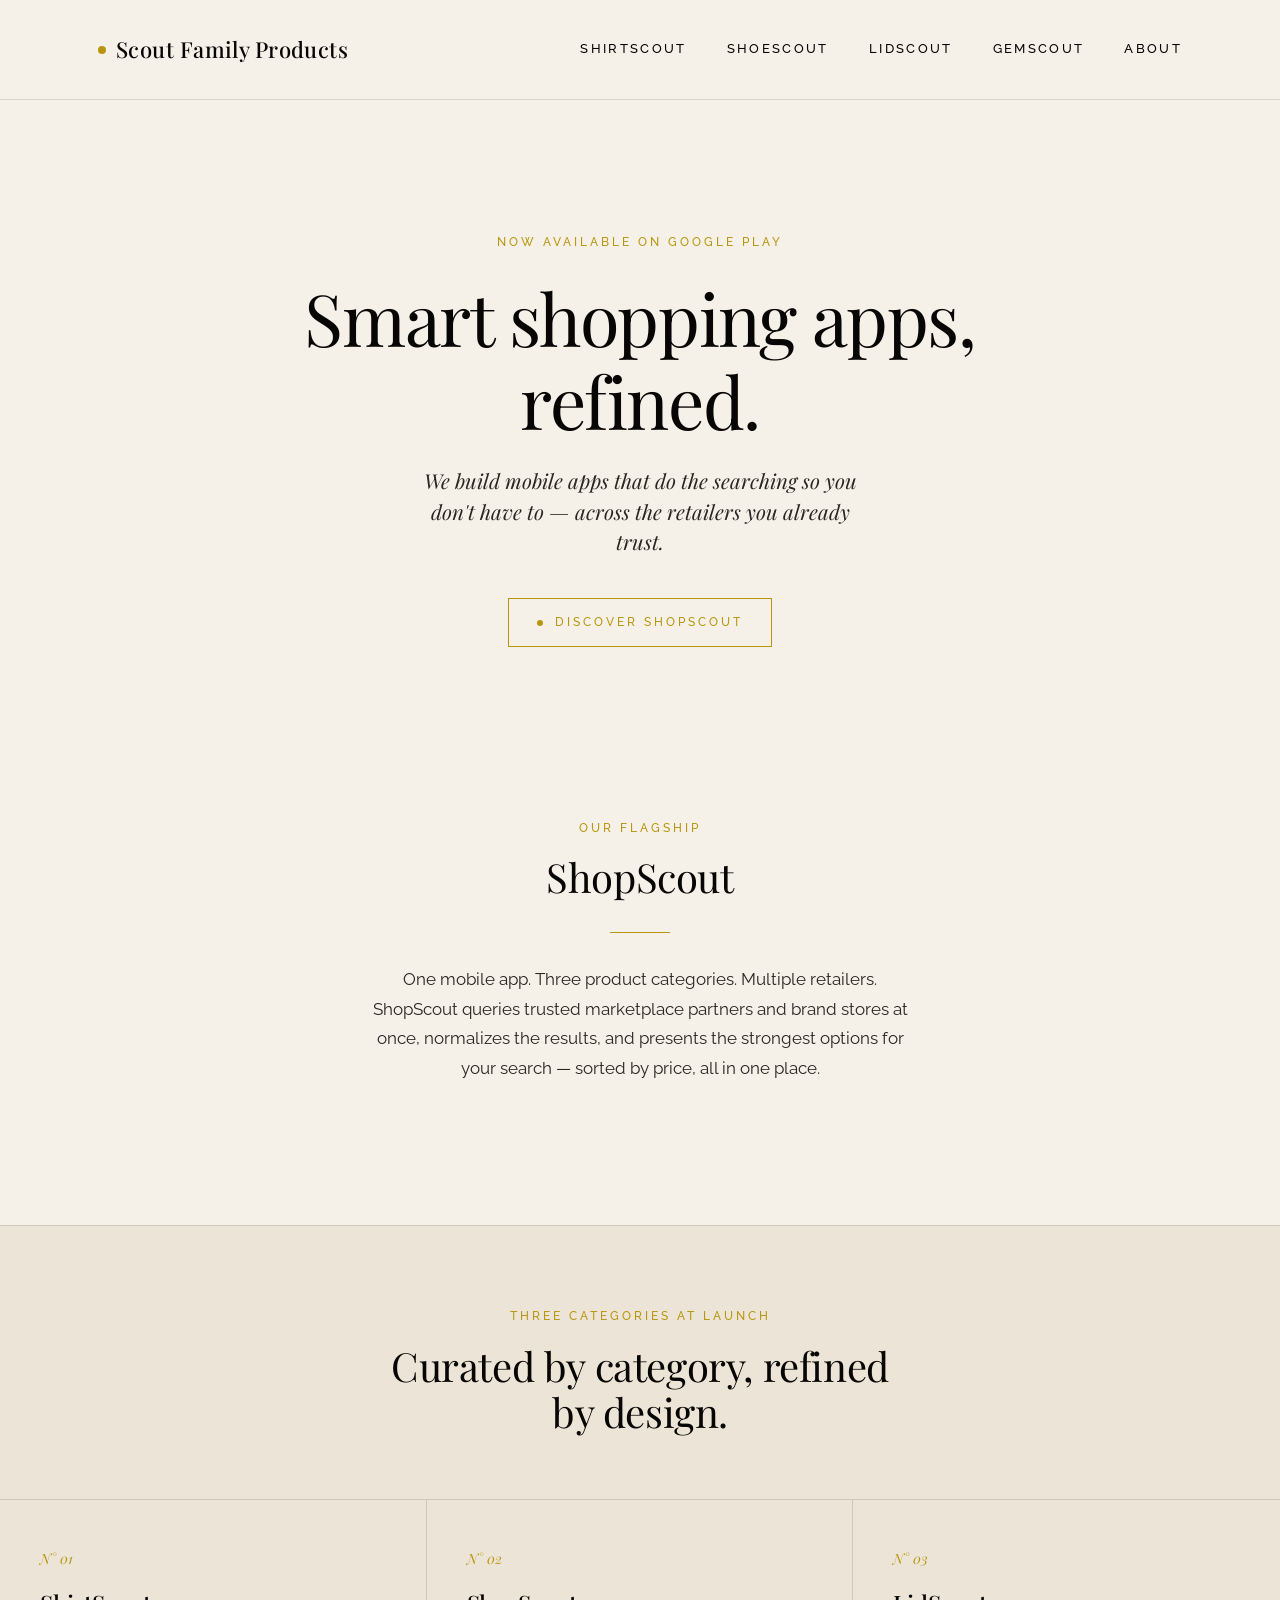
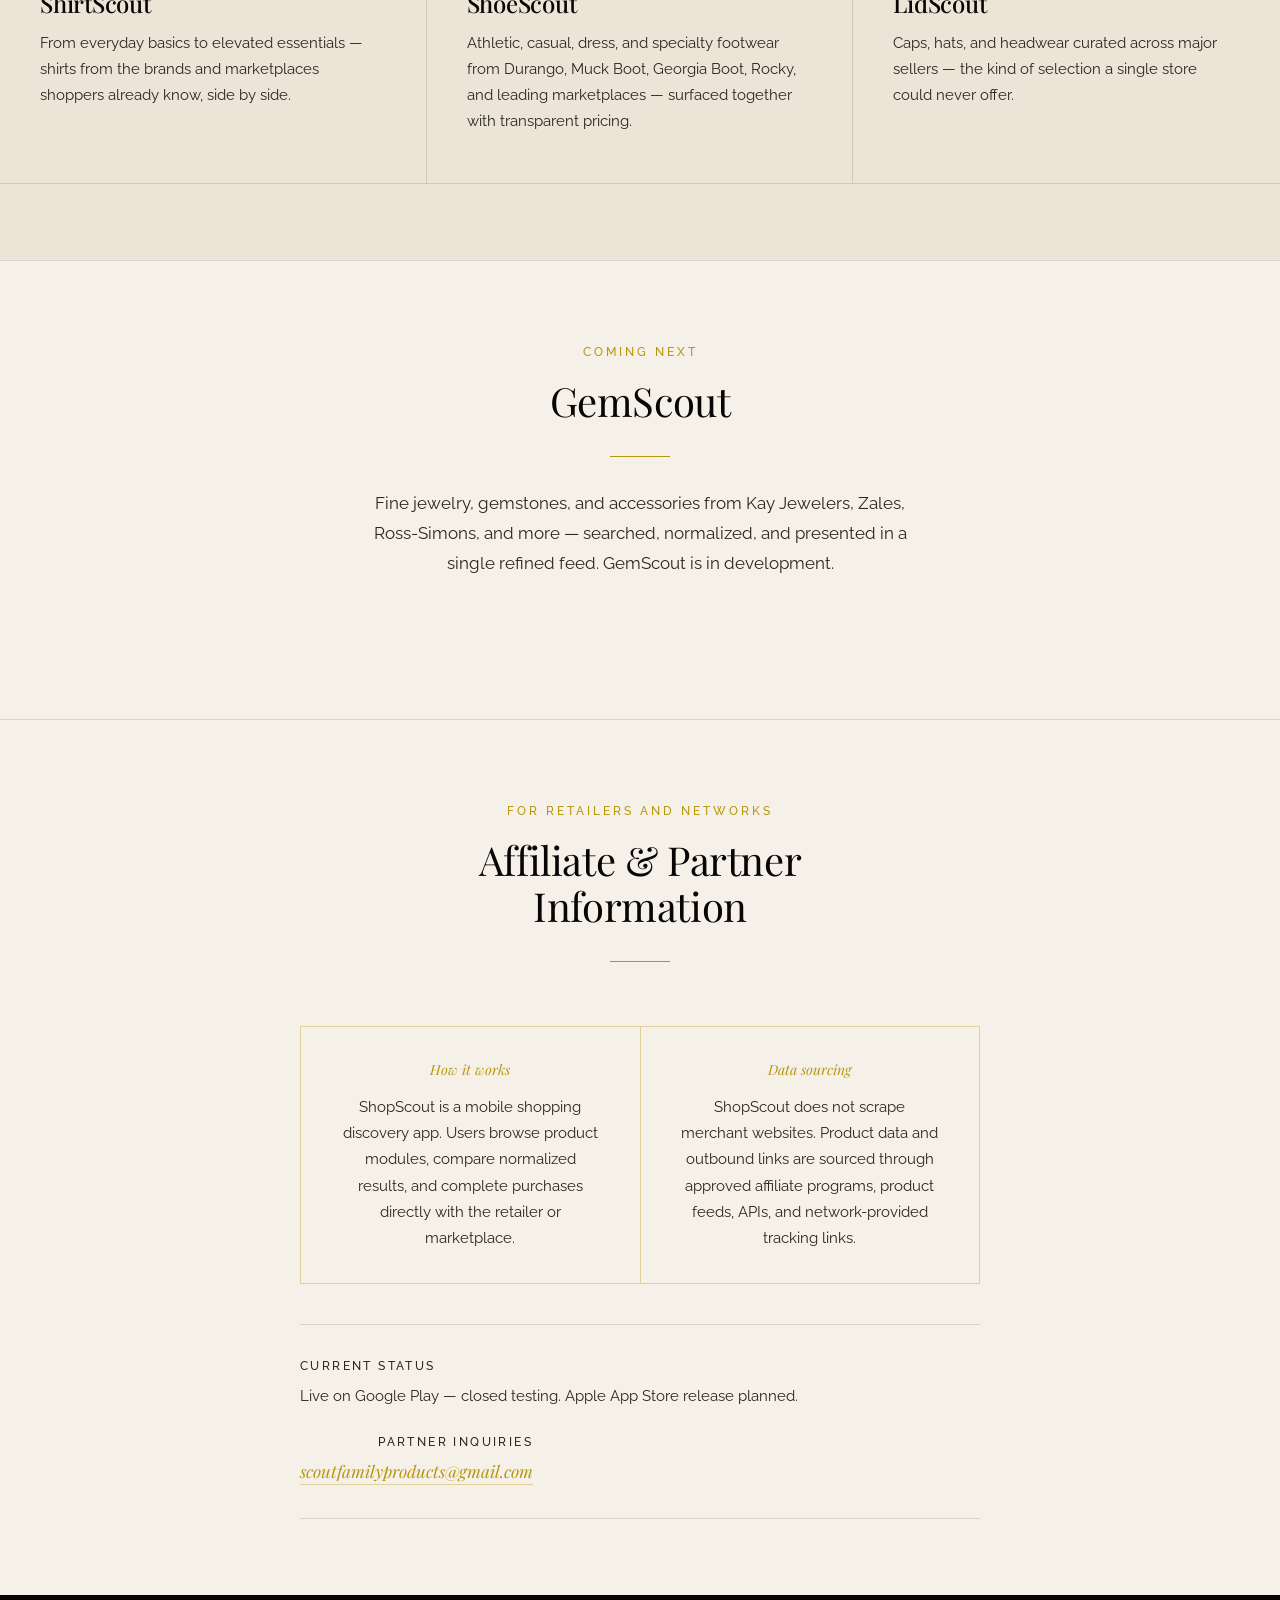
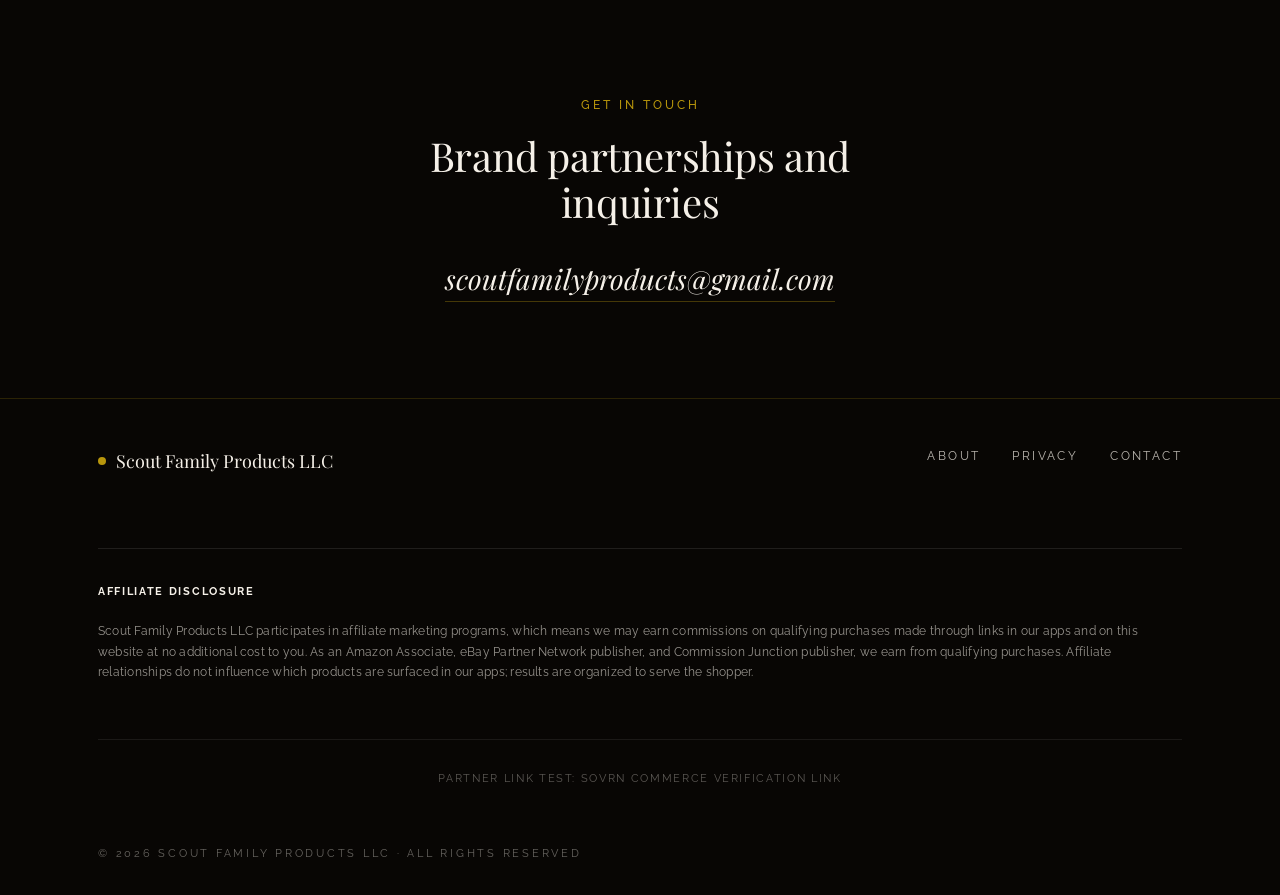
==== commit d4513a3a: "Update company name and meta description in index.html Updated company name to 'Scout Family Product" ====
--- a/index.html
+++ b/index.html
@@ -4,7 +4,7 @@
   <meta charset="UTF-8">
   <meta name="viewport" content="width=device-width, initial-scale=1.0">
   <title>Scout Family Products — Smart Shopping Apps</title>
-  <meta name="description" content="Scout Family Products builds mobile shopping apps that search across top retailers so you don't have to. ShopScout launching soon on Google Play.">
+  <meta name="description" content="Scout Family Products LLC builds mobile shopping apps that search across top retailers so you don't have to. ShopScout now live on Google Play.">
 
   <link rel="stylesheet" href="styles.css">
   <link rel="icon" type="image/svg+xml" href="data:image/svg+xml,%3Csvg xmlns='http://www.w3.org/2000/svg' viewBox='0 0 32 32'%3E%3Ccircle cx='16' cy='16' r='6' fill='%23B8960C'/%3E%3C/svg%3E">
@@ -17,8 +17,11 @@
         <span class="brand-mark"></span>Scout Family Products
       </a>
       <nav class="nav">
+        <a href="/shirtscout.html">ShirtScout</a>
+        <a href="/shoescout.html">ShoeScout</a>
+        <a href="/lidscout.html">LidScout</a>
+        <a href="/gemscout.html">GemScout</a>
         <a href="/about.html">About</a>
-        <a href="#contact">Contact</a>
       </nav>
     </div>
   </header>
@@ -27,7 +30,7 @@
 
     <section class="hero">
       <div class="container">
-        <span class="eyebrow">Coming soon</span>
+        <span class="eyebrow">Now available on Google Play</span>
         <h1>Smart shopping apps, refined.</h1>
         <p class="lede">We build mobile apps that do the searching so you don't have to — across the retailers you already trust.</p>
         <a href="#shopscout" class="coming-soon">Discover ShopScout</a>
@@ -55,18 +58,29 @@
       <div class="modules-grid">
         <div class="module">
           <div class="module-number">N° 01</div>
-          <h3>ShirtScout</h3>
+          <h3><a href="/shirtscout.html" style="color: inherit;">ShirtScout</a></h3>
           <p>From everyday basics to elevated essentials — shirts from the brands and marketplaces shoppers already know, side by side.</p>
         </div>
         <div class="module">
           <div class="module-number">N° 02</div>
-          <h3>ShoeScout</h3>
-          <p>Athletic, casual, dress, and specialty footwear from leading retailers, surfaced together with transparent pricing.</p>
+          <h3><a href="/shoescout.html" style="color: inherit;">ShoeScout</a></h3>
+          <p>Athletic, casual, dress, and specialty footwear from Durango, Muck Boot, Georgia Boot, Rocky, and leading marketplaces — surfaced together with transparent pricing.</p>
         </div>
         <div class="module">
           <div class="module-number">N° 03</div>
-          <h3>LidScout</h3>
+          <h3><a href="/lidscout.html" style="color: inherit;">LidScout</a></h3>
           <p>Caps, hats, and headwear curated across major sellers — the kind of selection a single store could never offer.</p>
+        </div>
+      </div>
+    </section>
+
+    <section style="border-top: 1px solid var(--hairline);">
+      <div class="container">
+        <div class="section-intro">
+          <span class="eyebrow">Coming next</span>
+          <h2><a href="/gemscout.html" style="color: inherit;">GemScout</a></h2>
+          <hr class="divider">
+          <p>Fine jewelry, gemstones, and accessories from Kay Jewelers, Zales, Ross-Simons, and more — searched, normalized, and presented in a single refined feed. GemScout is in development.</p>
         </div>
       </div>
     </section>
@@ -93,7 +107,7 @@
           <div style="border-top: 1px solid var(--hairline); border-bottom: 1px solid var(--hairline); padding: 2rem 0; display: flex; justify-content: space-between; align-items: center; flex-wrap: wrap; gap: 1.5rem;">
             <div>
               <div style="font-size: 0.75rem; letter-spacing: 0.2em; text-transform: uppercase; font-weight: 500; color: var(--black-soft); margin-bottom: 0.375rem;">Current status</div>
-              <p style="font-size: 0.9375rem; color: var(--black-soft); margin: 0;">Pending Google Play review / closed testing. Apple App Store release is planned.</p>
+              <p style="font-size: 0.9375rem; color: var(--black-soft); margin: 0;">Live on Google Play — closed testing. Apple App Store release planned.</p>
             </div>
             <div style="text-align: right;">
               <div style="font-size: 0.75rem; letter-spacing: 0.2em; text-transform: uppercase; font-weight: 500; color: var(--black-soft); margin-bottom: 0.375rem;">Partner inquiries</div>
@@ -117,7 +131,7 @@
   <footer class="site-footer">
     <div class="container">
       <div class="footer-brand">
-        <span class="brand-mark"></span>Scout Family Products
+        <span class="brand-mark"></span>Scout Family Products LLC
       </div>
       <nav class="footer-nav">
         <a href="/about.html">About</a>
@@ -126,16 +140,17 @@
       </nav>
       <div class="disclosure">
         <strong style="color: var(--cream); letter-spacing: 0.15em; text-transform: uppercase; font-size: 0.7rem;">Affiliate Disclosure</strong><br><br>
-        Scout Family Products participates in affiliate marketing programs, which means we may earn commissions on qualifying purchases made through links in our apps and on this website at no additional cost to you. As an Amazon Associate, eBay Partner Network publisher, and Commission Junction publisher, we earn from qualifying purchases. Affiliate relationships do not influence which products are surfaced in our apps; results are organized to serve the shopper.
+        Scout Family Products LLC participates in affiliate marketing programs, which means we may earn commissions on qualifying purchases made through links in our apps and on this website at no additional cost to you. As an Amazon Associate, eBay Partner Network publisher, and Commission Junction publisher, we earn from qualifying purchases. Affiliate relationships do not influence which products are surfaced in our apps; results are organized to serve the shopper.
       </div>
       <div style="width: 100%; margin-top: 1.5rem; padding-top: 1.5rem; border-top: 1px solid rgba(245,240,232,0.08); text-align: center;">
         <a href="https://sovrn.co/6m05m8l" rel="sponsored nofollow" style="font-size: 0.6875rem; letter-spacing: 0.15em; color: rgba(245,240,232,0.35); text-transform: uppercase;">Partner Link Test: Sovrn Commerce Verification Link</a>
       </div>
       <div class="copyright">
-        © 2026 Scout Family Products · All rights reserved
+        © 2026 Scout Family Products LLC · All rights reserved
       </div>
     </div>
   </footer>
 
+  <script type="text/javascript" src="https://s.skimresources.com/js/302499X1790499.skimlinks.js"></script>
 </body>
 </html>
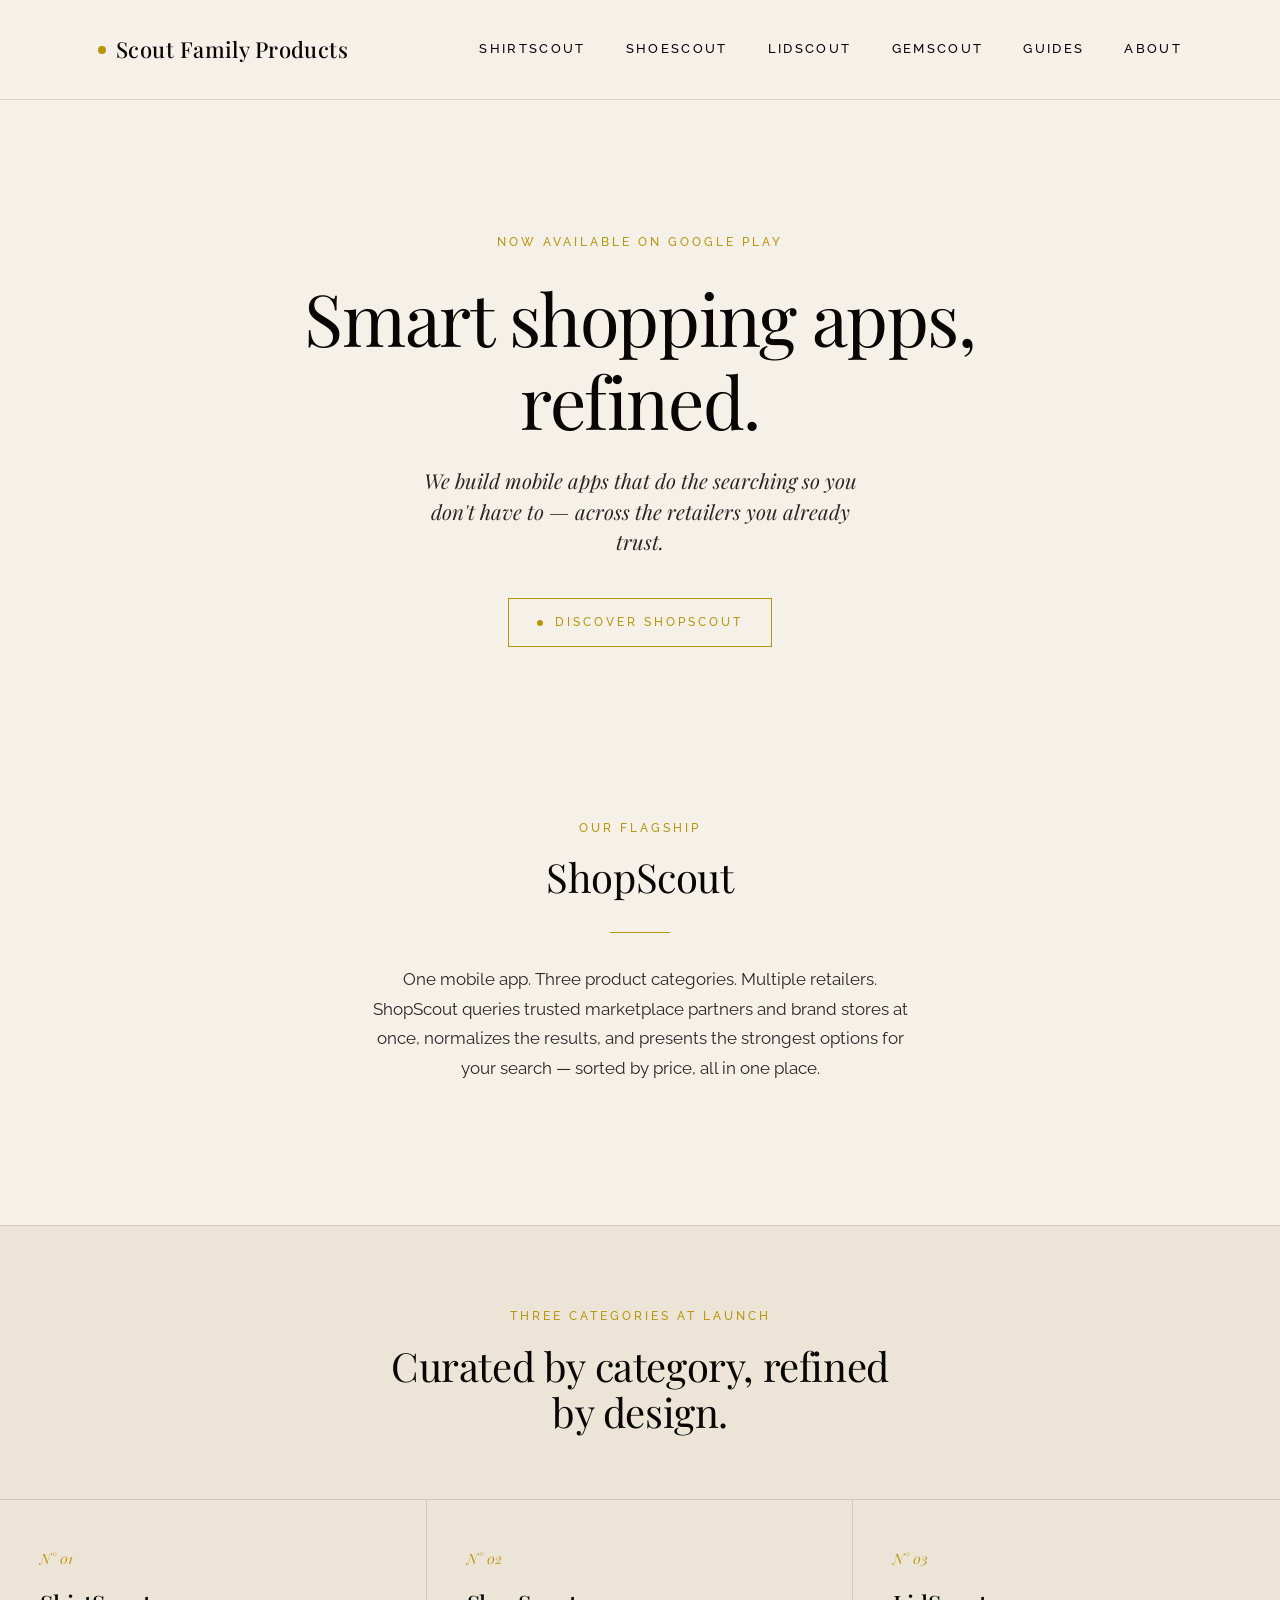
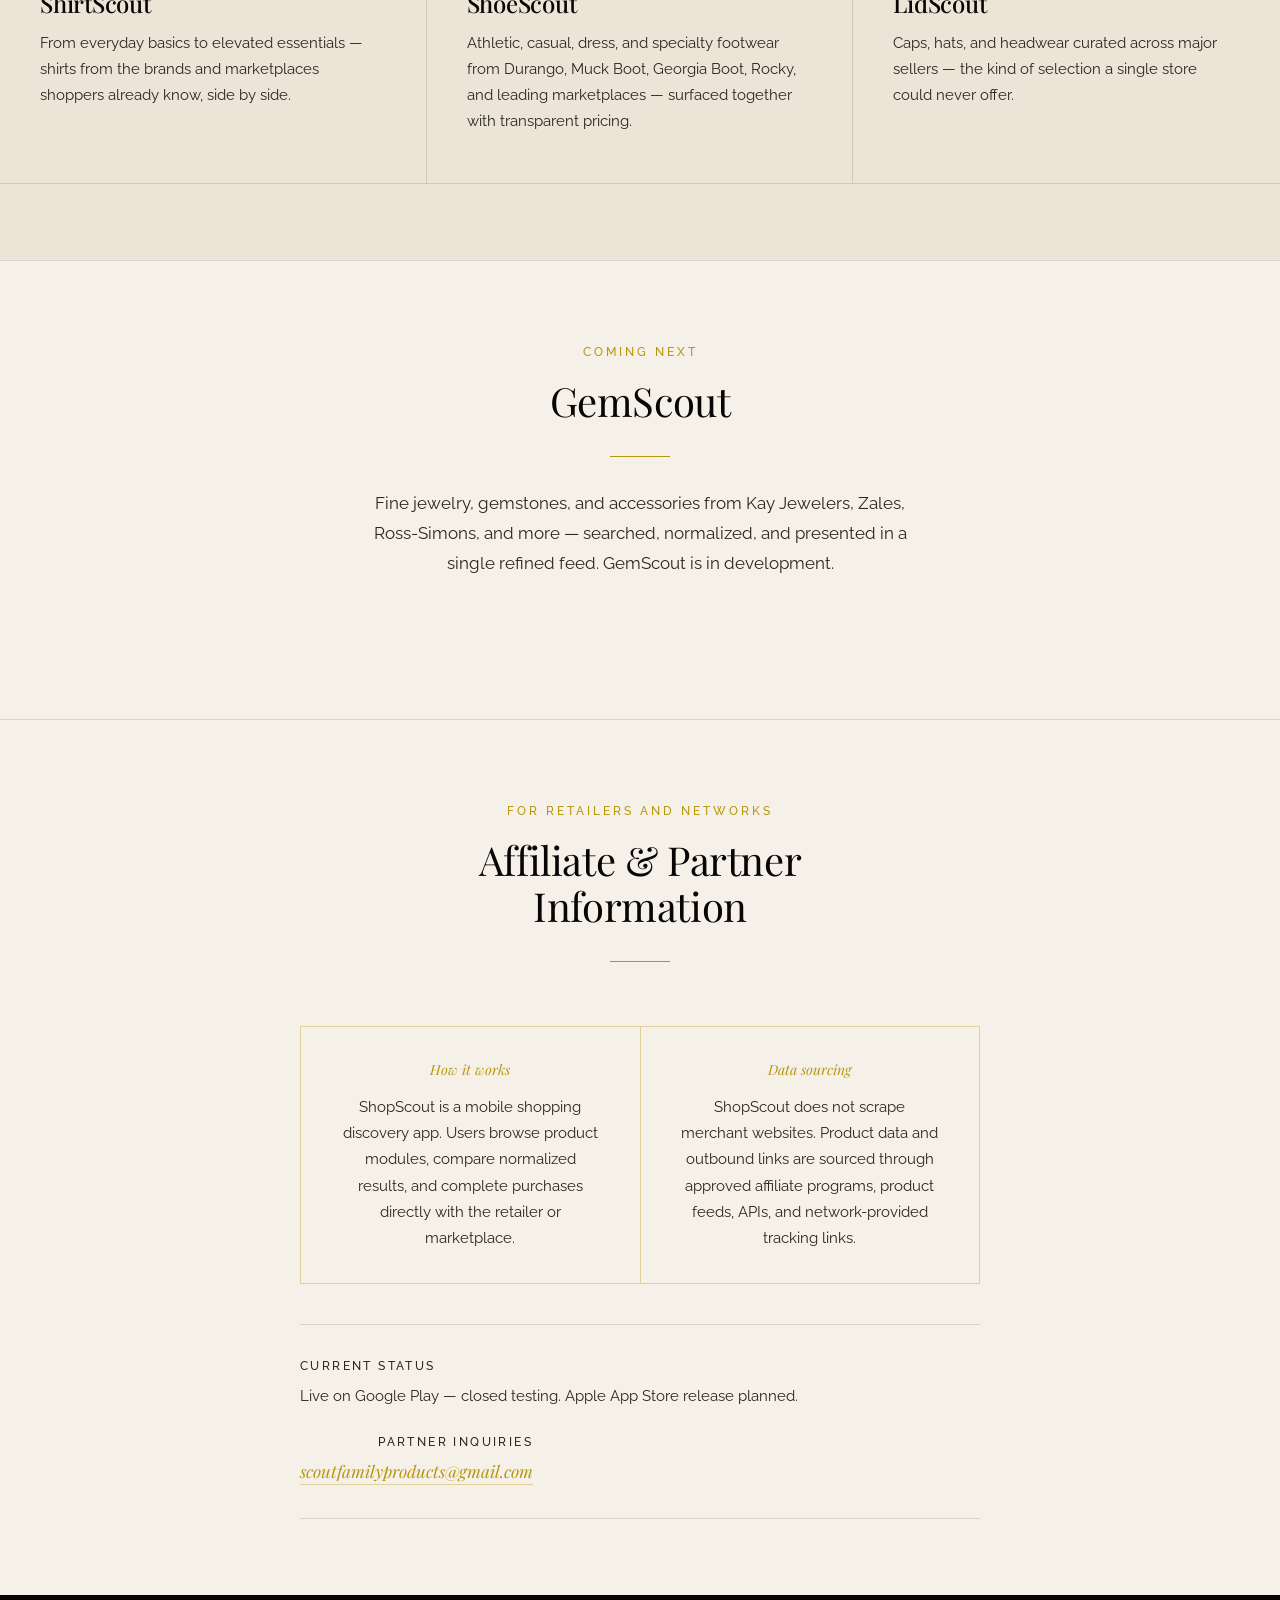
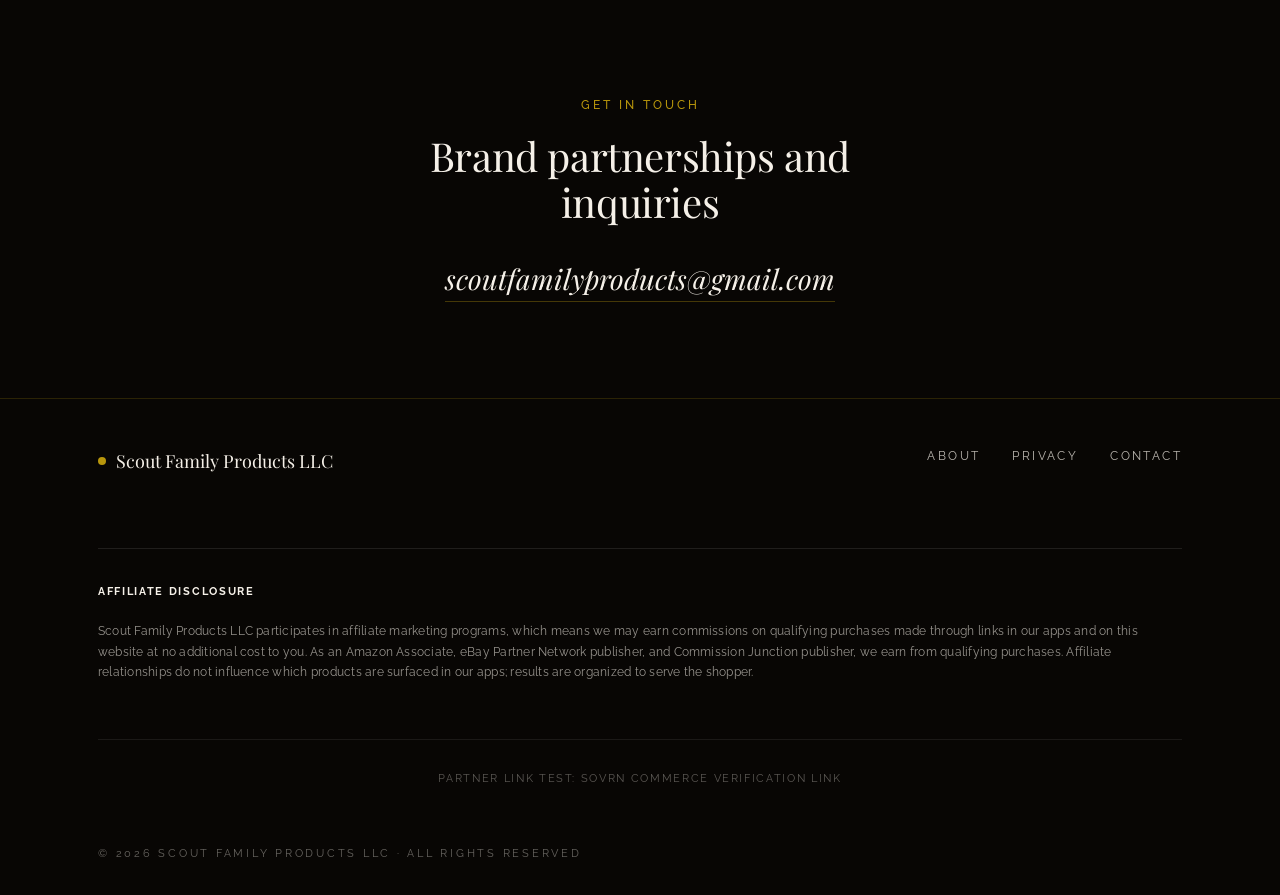
==== commit 509ab36d: "Update index.html" ====
--- a/index.html
+++ b/index.html
@@ -21,6 +21,7 @@
         <a href="/shoescout.html">ShoeScout</a>
         <a href="/lidscout.html">LidScout</a>
         <a href="/gemscout.html">GemScout</a>
+        <a href="/guides.html">Guides</a>
         <a href="/about.html">About</a>
       </nav>
     </div>
